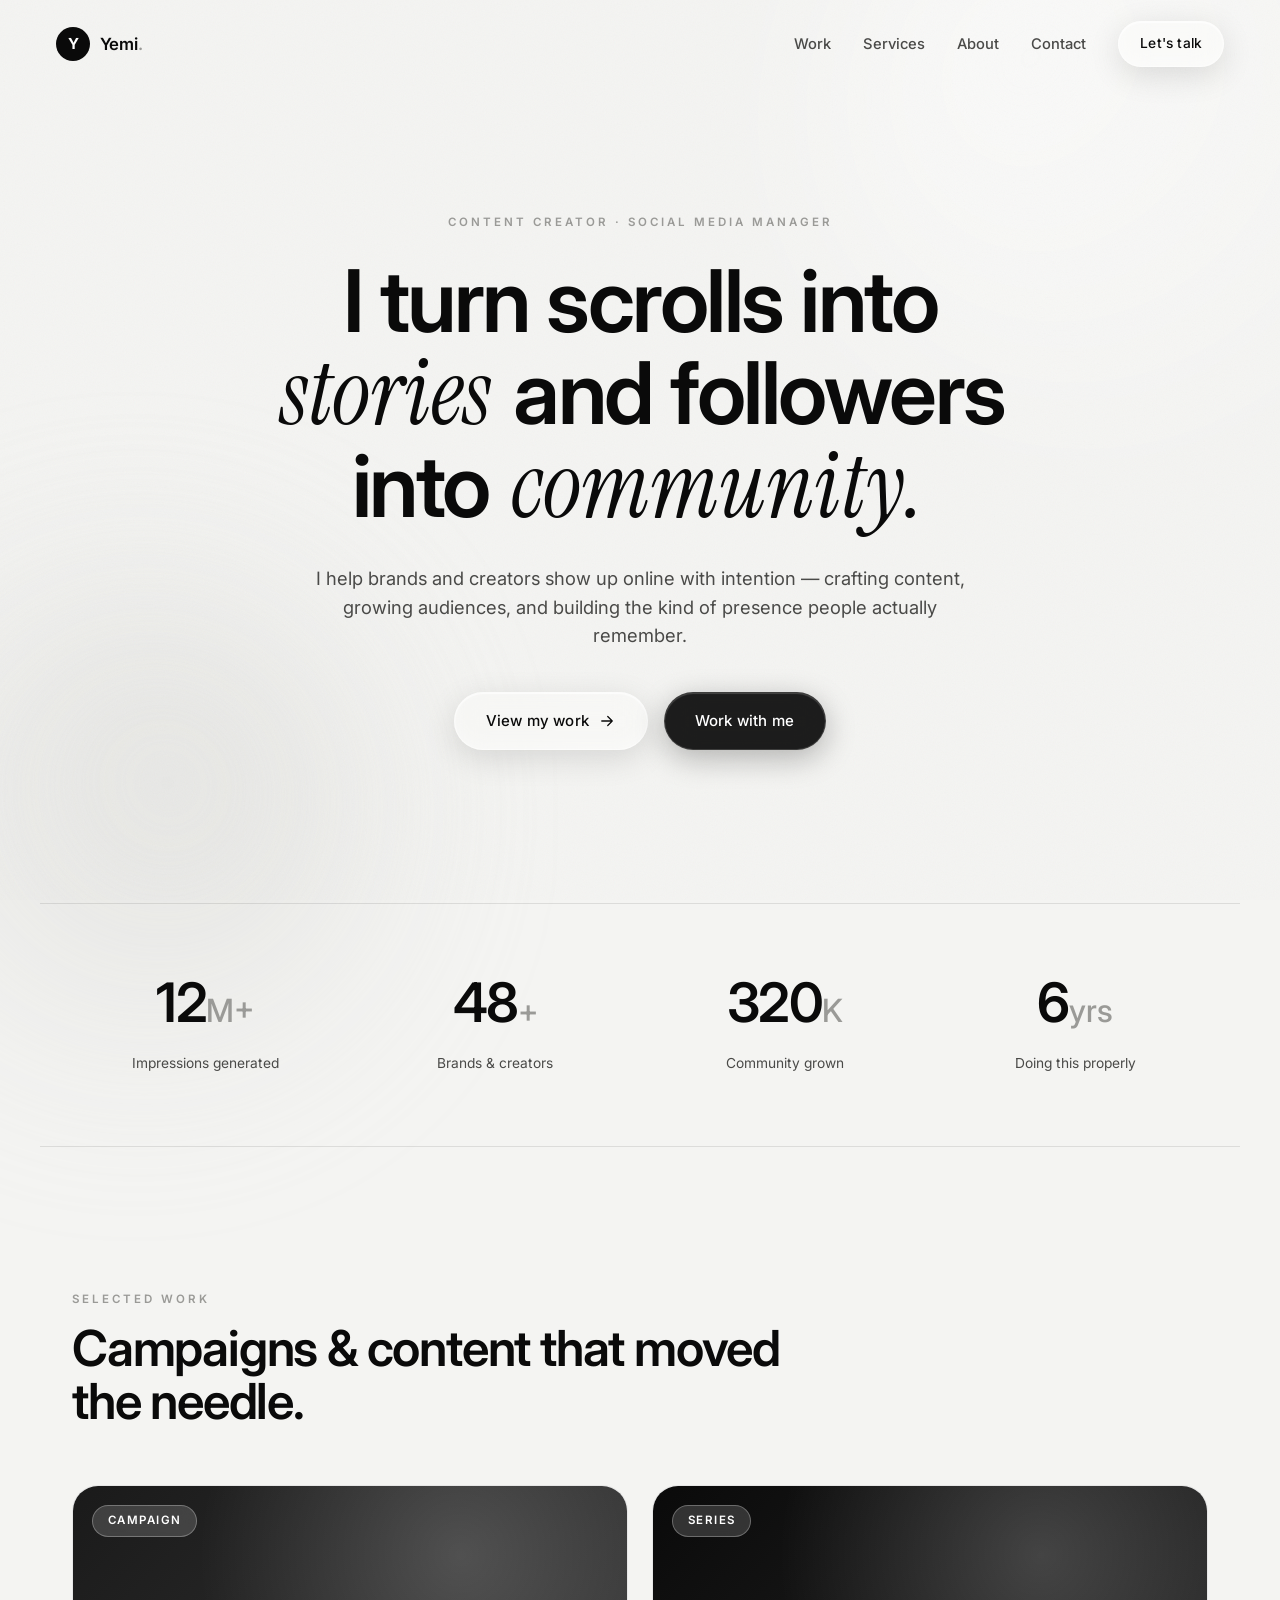
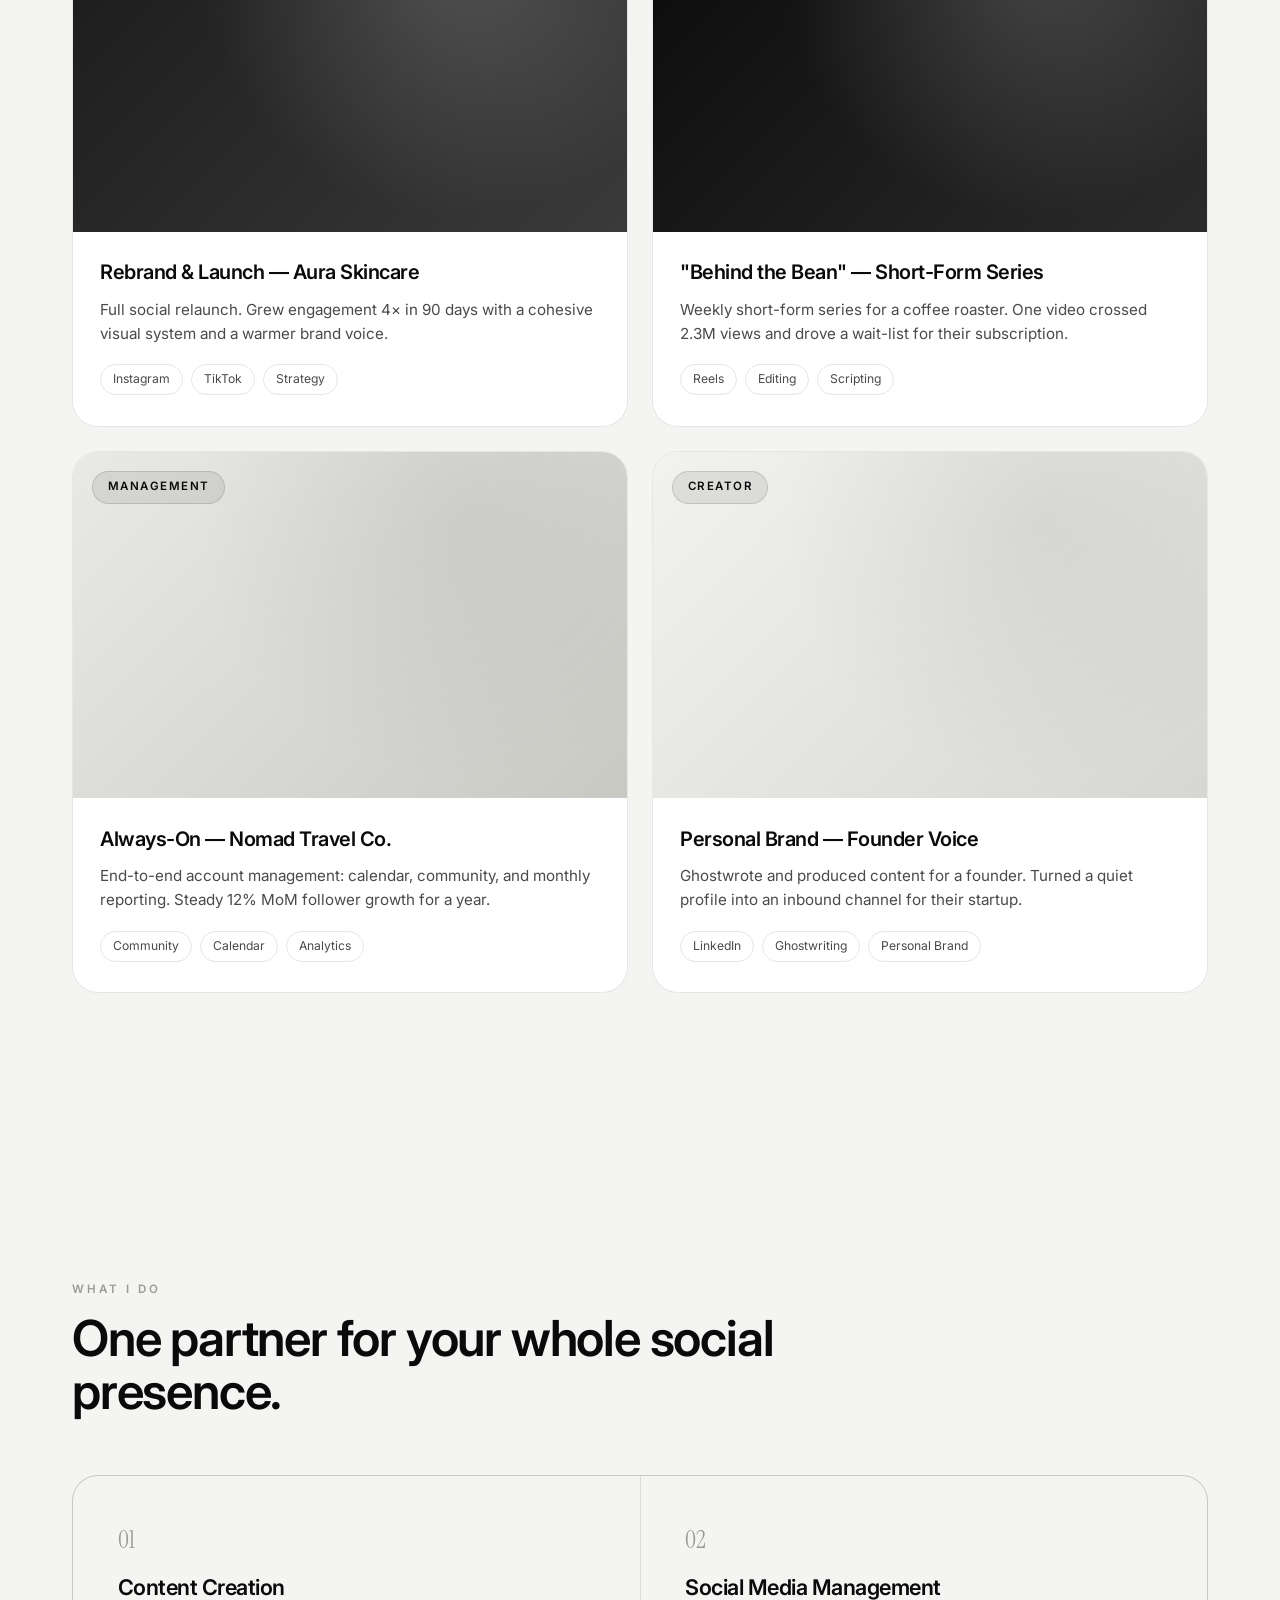
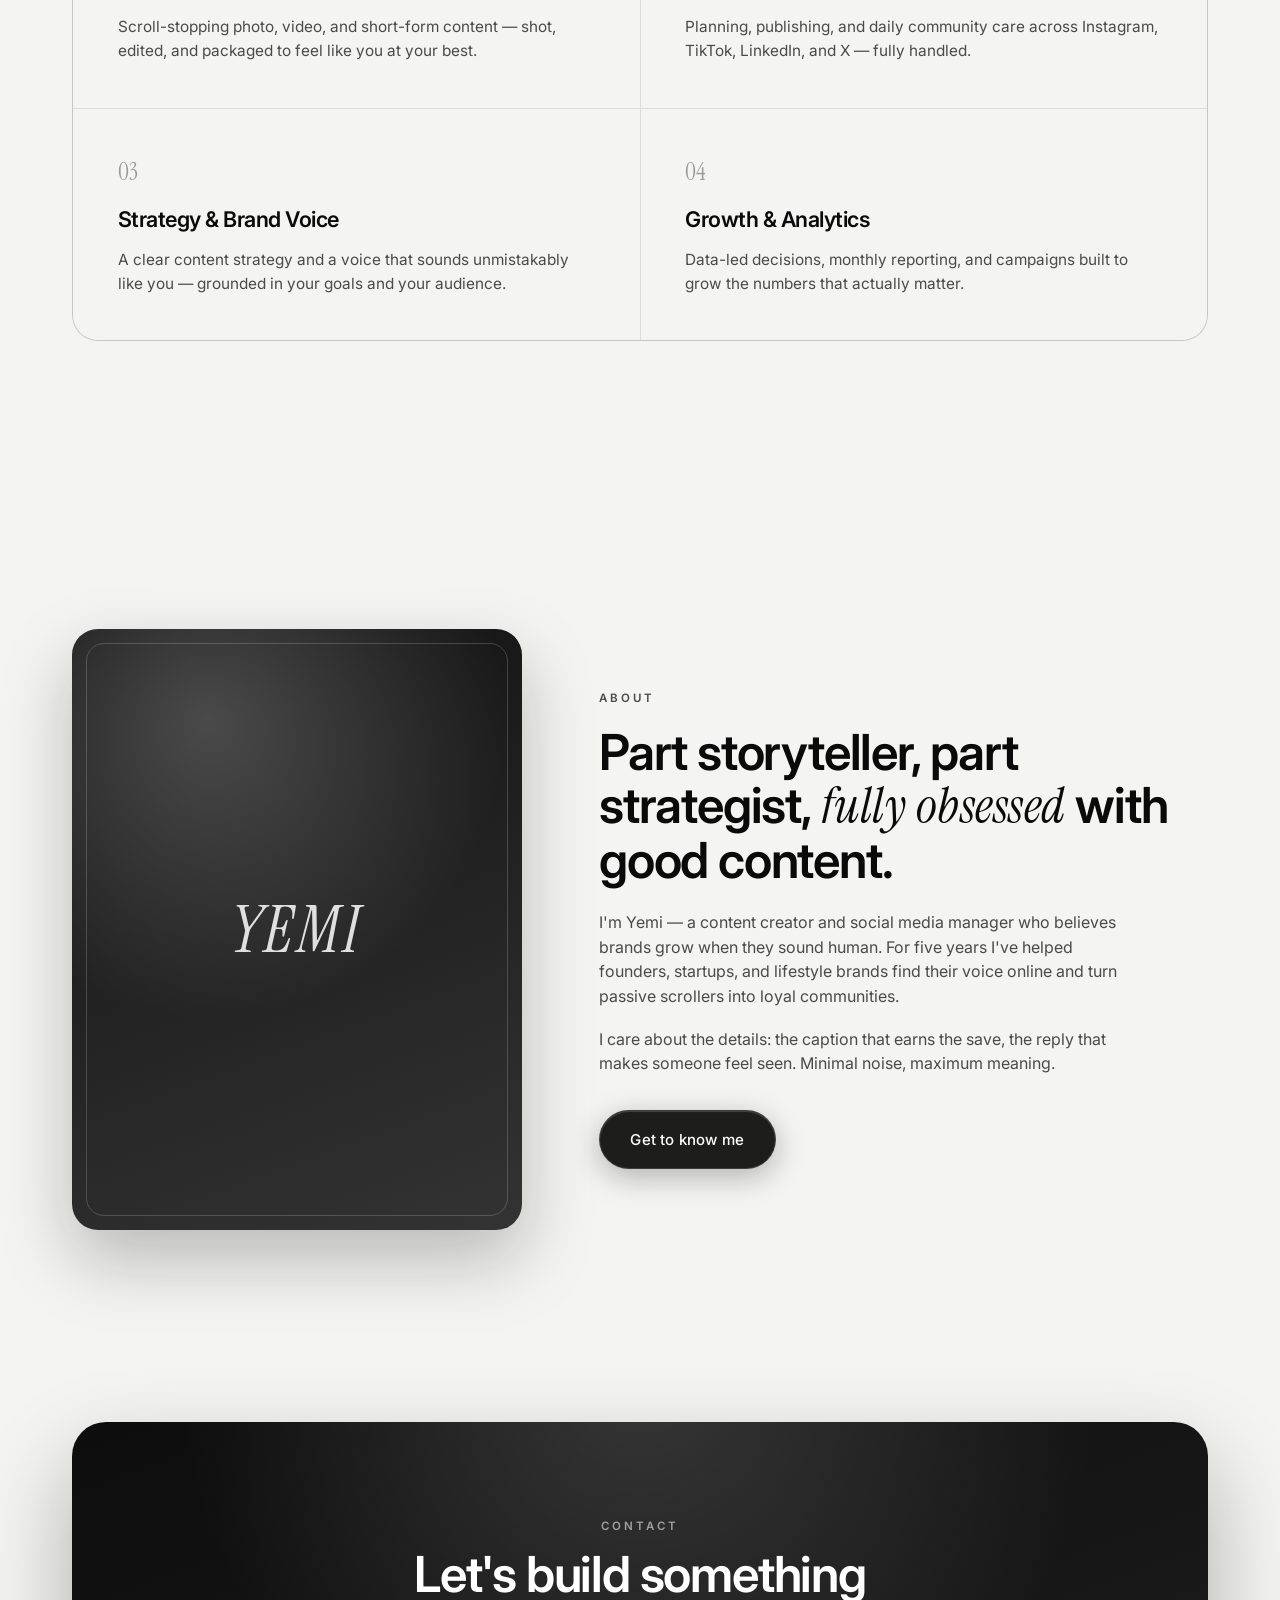
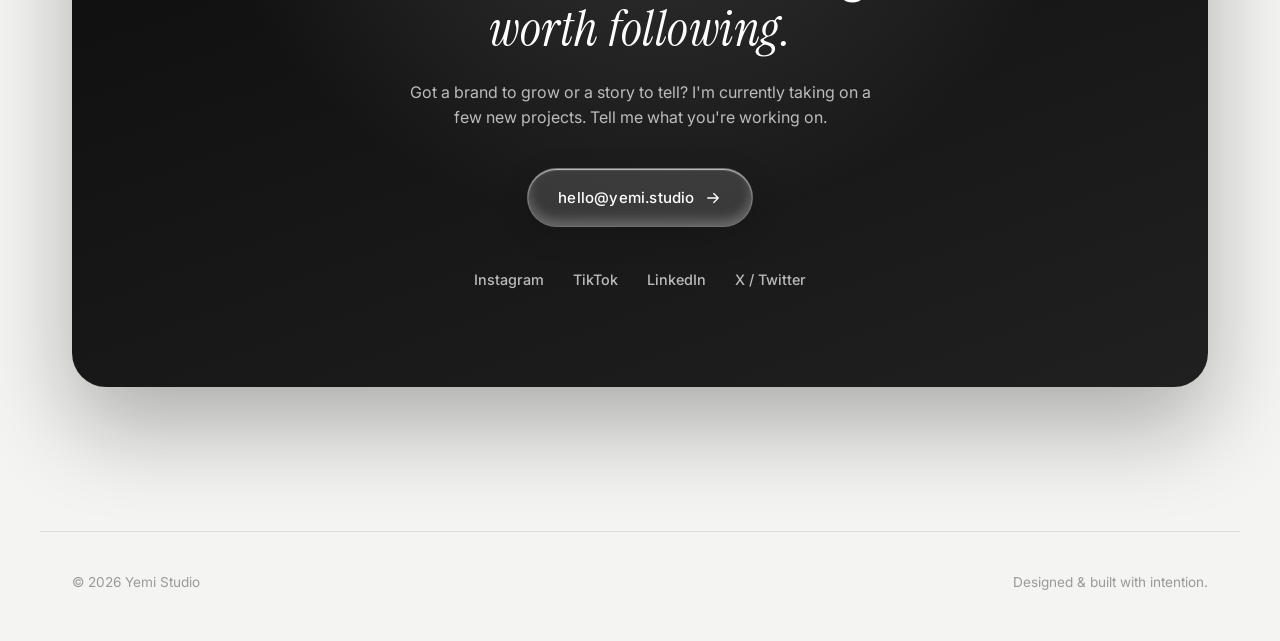
==== index.html @ 3b3c1505 "https://github.com/Zzeusmyk/Yemi-s-portfolio.git" ====
<!DOCTYPE html>
<html lang="en">
<head>
  <meta charset="UTF-8" />
  <meta name="viewport" content="width=device-width, initial-scale=1.0" />
  <meta name="description" content="Yemi — Content Creator & Social Media Manager. Building brands that people remember." />
  <title>Yemi — Content Creator & Social Media Manager</title>
  <link rel="preconnect" href="https://fonts.googleapis.com" />
  <link rel="preconnect" href="https://fonts.gstatic.com" crossorigin />
  <link href="https://fonts.googleapis.com/css2?family=Inter:wght@300;400;500;600;700&family=Instrument+Serif:ital@0;1&display=swap" rel="stylesheet" />
  <link rel="stylesheet" href="styles.css" />
</head>
<body>
  <!-- ambient background -->
  <div class="grain" aria-hidden="true"></div>
  <div class="orb orb-1" aria-hidden="true"></div>
  <div class="orb orb-2" aria-hidden="true"></div>

  <!-- ───────── NAV ───────── -->
  <header class="nav" id="nav">
    <a href="#top" class="brand">
      <span class="brand-mark">Y</span>
      <span class="brand-name">Yemi<span class="dot">.</span></span>
    </a>
    <nav class="nav-links" aria-label="Primary">
      <a href="#work">Work</a>
      <a href="#services">Services</a>
      <a href="#about">About</a>
      <a href="#contact">Contact</a>
    </nav>
    <a href="#contact" class="glass-btn glass-btn--sm nav-cta">
      <span>Let's talk</span>
    </a>
    <button class="menu-toggle" id="menuToggle" aria-label="Toggle menu" aria-expanded="false">
      <span></span><span></span>
    </button>
  </header>

  <!-- ───────── HERO ───────── -->
  <main id="top">
    <section class="hero" id="hero">
      <p class="eyebrow reveal">Content Creator · Social Media Manager</p>
      <h1 class="hero-title reveal">
        I turn scrolls into
        <span class="serif">stories</span>
        and followers into
        <span class="serif">community.</span>
      </h1>
      <p class="hero-sub reveal">
        I help brands and creators show up online with intention — crafting content,
        growing audiences, and building the kind of presence people actually remember.
      </p>
      <div class="hero-cta reveal">
        <a href="#work" class="glass-btn">
          <span>View my work</span>
          <svg viewBox="0 0 24 24" fill="none"><path d="M5 12h14M13 6l6 6-6 6" stroke="currentColor" stroke-width="1.7" stroke-linecap="round" stroke-linejoin="round"/></svg>
        </a>
        <a href="#contact" class="glass-btn glass-btn--ghost">
          <span>Work with me</span>
        </a>
      </div>

      <div class="marquee reveal" aria-hidden="true">
        <div class="marquee-track">
          <span>Content Strategy</span><span>•</span>
          <span>Instagram</span><span>•</span>
          <span>TikTok</span><span>•</span>
          <span>Brand Voice</span><span>•</span>
          <span>Community</span><span>•</span>
          <span>Campaigns</span><span>•</span>
          <span>Analytics</span><span>•</span>
          <span>Content Strategy</span><span>•</span>
          <span>Instagram</span><span>•</span>
          <span>TikTok</span><span>•</span>
          <span>Brand Voice</span><span>•</span>
          <span>Community</span><span>•</span>
          <span>Campaigns</span><span>•</span>
          <span>Analytics</span><span>•</span>
        </div>
      </div>
    </section>

    <!-- ───────── STATS ───────── -->
    <section class="stats">
      <div class="stat reveal">
        <span class="stat-num" data-target="12">0</span><span class="stat-plus">M+</span>
        <span class="stat-label">Impressions generated</span>
      </div>
      <div class="stat reveal">
        <span class="stat-num" data-target="48">0</span><span class="stat-plus">+</span>
        <span class="stat-label">Brands & creators</span>
      </div>
      <div class="stat reveal">
        <span class="stat-num" data-target="320">0</span><span class="stat-plus">K</span>
        <span class="stat-label">Community grown</span>
      </div>
      <div class="stat reveal">
        <span class="stat-num" data-target="6">0</span><span class="stat-plus">yrs</span>
        <span class="stat-label">Doing this properly</span>
      </div>
    </section>

    <!-- ───────── WORK ───────── -->
    <section class="section" id="work">
      <div class="section-head reveal">
        <p class="eyebrow">Selected Work</p>
        <h2>Campaigns & content that moved the needle.</h2>
      </div>

      <div class="work-grid">
        <article class="work-card reveal" style="--i:0">
          <div class="work-media work-media--1"><span class="work-tag">Campaign</span></div>
          <div class="work-body">
            <h3>Rebrand & Launch — Aura Skincare</h3>
            <p>Full social relaunch. Grew engagement 4× in 90 days with a cohesive visual system and a warmer brand voice.</p>
            <div class="work-meta"><span>Instagram</span><span>TikTok</span><span>Strategy</span></div>
          </div>
        </article>

        <article class="work-card reveal" style="--i:1">
          <div class="work-media work-media--2"><span class="work-tag">Series</span></div>
          <div class="work-body">
            <h3>"Behind the Bean" — Short-Form Series</h3>
            <p>Weekly short-form series for a coffee roaster. One video crossed 2.3M views and drove a wait-list for their subscription.</p>
            <div class="work-meta"><span>Reels</span><span>Editing</span><span>Scripting</span></div>
          </div>
        </article>

        <article class="work-card reveal" style="--i:2">
          <div class="work-media work-media--3"><span class="work-tag">Management</span></div>
          <div class="work-body">
            <h3>Always-On — Nomad Travel Co.</h3>
            <p>End-to-end account management: calendar, community, and monthly reporting. Steady 12% MoM follower growth for a year.</p>
            <div class="work-meta"><span>Community</span><span>Calendar</span><span>Analytics</span></div>
          </div>
        </article>

        <article class="work-card reveal" style="--i:3">
          <div class="work-media work-media--4"><span class="work-tag">Creator</span></div>
          <div class="work-body">
            <h3>Personal Brand — Founder Voice</h3>
            <p>Ghostwrote and produced content for a founder. Turned a quiet profile into an inbound channel for their startup.</p>
            <div class="work-meta"><span>LinkedIn</span><span>Ghostwriting</span><span>Personal Brand</span></div>
          </div>
        </article>
      </div>
    </section>

    <!-- ───────── SERVICES ───────── -->
    <section class="section" id="services">
      <div class="section-head reveal">
        <p class="eyebrow">What I do</p>
        <h2>One partner for your whole social presence.</h2>
      </div>

      <div class="services">
        <div class="service reveal">
          <span class="service-no">01</span>
          <h3>Content Creation</h3>
          <p>Scroll-stopping photo, video, and short-form content — shot, edited, and packaged to feel like you at your best.</p>
        </div>
        <div class="service reveal">
          <span class="service-no">02</span>
          <h3>Social Media Management</h3>
          <p>Planning, publishing, and daily community care across Instagram, TikTok, LinkedIn, and X — fully handled.</p>
        </div>
        <div class="service reveal">
          <span class="service-no">03</span>
          <h3>Strategy & Brand Voice</h3>
          <p>A clear content strategy and a voice that sounds unmistakably like you — grounded in your goals and your audience.</p>
        </div>
        <div class="service reveal">
          <span class="service-no">04</span>
          <h3>Growth & Analytics</h3>
          <p>Data-led decisions, monthly reporting, and campaigns built to grow the numbers that actually matter.</p>
        </div>
      </div>
    </section>

    <!-- ───────── ABOUT ───────── -->
    <section class="section about" id="about">
      <div class="about-portrait reveal" aria-hidden="true">
        <div class="portrait-inner"><span>YEMI</span></div>
      </div>
      <div class="about-copy reveal">
        <p class="eyebrow">About</p>
        <h2>Part storyteller, part strategist, <span class="serif">fully obsessed</span> with good content.</h2>
        <p>
          I'm Yemi — a content creator and social media manager who believes brands grow
          when they sound human. For five years I've helped founders, startups, and
          lifestyle brands find their voice online and turn passive scrollers into loyal
          communities.
        </p>
        <p>
          I care about the details: the caption that earns
          the save, the reply that makes someone feel seen. Minimal noise, maximum meaning.
        </p>
        <a href="#contact" class="glass-btn glass-btn--ghost">
          <span>Get to know me</span>
        </a>
      </div>
    </section>

    <!-- ───────── CONTACT ───────── -->
    <section class="section contact" id="contact">
      <div class="contact-card reveal">
        <p class="eyebrow">Contact</p>
        <h2>Let's build something<br /><span class="serif">worth following.</span></h2>
        <p class="contact-sub">
          Got a brand to grow or a story to tell? I'm currently taking on a few new
          projects. Tell me what you're working on.
        </p>
        <div class="contact-cta">
          <a href="mailto:hello@yemi.studio" class="glass-btn">
            <span>hello@yemi.studio</span>
            <svg viewBox="0 0 24 24" fill="none"><path d="M5 12h14M13 6l6 6-6 6" stroke="currentColor" stroke-width="1.7" stroke-linecap="round" stroke-linejoin="round"/></svg>
          </a>
        </div>
        <div class="socials">
          <a href="#" aria-label="Instagram">Instagram</a>
          <a href="#" aria-label="TikTok">TikTok</a>
          <a href="#" aria-label="LinkedIn">LinkedIn</a>
          <a href="#" aria-label="X">X / Twitter</a>
        </div>
      </div>
    </section>
  </main>

  <footer class="footer">
    <span>© <span id="year"></span> Yemi Studio</span>
    <span>Designed & built with intention.</span>
  </footer>

  <script src="script.js"></script>
</body>
</html>
---- styles.css ----
/* ============================================================
   Yemi — Portfolio
   Minimal · Monochrome · Liquid Glass
   ============================================================ */

:root {
  --bg: #f4f4f2;
  --bg-2: #ececea;
  --ink: #0a0a0a;
  --ink-soft: #4a4a48;
  --ink-faint: #9a9a97;
  --line: rgba(10, 10, 10, 0.10);
  --white: #ffffff;

  --glass-bg: rgba(255, 255, 255, 0.35);
  --glass-brd: rgba(255, 255, 255, 0.55);
  --glass-shadow: 0 8px 32px rgba(10, 10, 10, 0.12);

  --r: 100px;
  --ease: cubic-bezier(0.22, 1, 0.36, 1);
  --max: 1200px;
}

* { margin: 0; padding: 0; box-sizing: border-box; }

html { scroll-behavior: smooth; }

body {
  font-family: "Inter", system-ui, sans-serif;
  background: var(--bg);
  color: var(--ink);
  line-height: 1.55;
  -webkit-font-smoothing: antialiased;
  overflow-x: hidden;
  position: relative;
}

.serif {
  font-family: "Instrument Serif", Georgia, serif;
  font-style: italic;
  font-weight: 400;
  letter-spacing: 0.5px;
}

/* ───────── Ambient background ───────── */
.orb {
  position: fixed;
  border-radius: 50%;
  filter: blur(90px);
  z-index: 0;
  pointer-events: none;
  opacity: 0.6;
}
.orb-1 {
  width: 46vw; height: 46vw;
  top: -12vw; right: -10vw;
  background: radial-gradient(circle at 30% 30%, #ffffff, rgba(255,255,255,0));
}
.orb-2 {
  width: 40vw; height: 40vw;
  bottom: -14vw; left: -10vw;
  background: radial-gradient(circle at 60% 40%, #d9d9d6, rgba(217,217,214,0));
}
.grain {
  position: fixed; inset: 0; z-index: 1; pointer-events: none;
  opacity: 0.04; mix-blend-mode: multiply;
  background-image: url("data:image/svg+xml,%3Csvg xmlns='http://www.w3.org/2000/svg' width='120' height='120'%3E%3Cfilter id='n'%3E%3CfeTurbulence type='fractalNoise' baseFrequency='0.9' numOctaves='3'/%3E%3C/filter%3E%3Crect width='100%25' height='100%25' filter='url(%23n)'/%3E%3C/svg%3E");
}

/* ───────── Liquid glass button ───────── */
.glass-btn {
  position: relative;
  display: inline-flex;
  align-items: center;
  gap: 0.6em;
  padding: 1.05rem 1.9rem;
  border-radius: var(--r);
  font-size: 0.94rem;
  font-weight: 500;
  letter-spacing: 0.2px;
  color: var(--ink);
  text-decoration: none;
  cursor: pointer;
  border: 1px solid var(--glass-brd);
  background: var(--glass-bg);
  backdrop-filter: blur(14px) saturate(160%);
  -webkit-backdrop-filter: blur(14px) saturate(160%);
  box-shadow: var(--glass-shadow),
              inset 0 1px 1px rgba(255,255,255,0.7),
              inset 0 -6px 12px rgba(255,255,255,0.25);
  overflow: hidden;
  transition: transform 0.5s var(--ease), box-shadow 0.5s var(--ease), color 0.4s var(--ease);
  -webkit-tap-highlight-color: transparent;
}
/* moving specular sheen */
.glass-btn::before {
  content: "";
  position: absolute; inset: 0;
  background: linear-gradient(115deg, transparent 20%, rgba(255,255,255,0.75) 48%, transparent 62%);
  transform: translateX(-120%);
  transition: transform 0.9s var(--ease);
}
.glass-btn svg { width: 18px; height: 18px; transition: transform 0.5s var(--ease); }
.glass-btn:hover {
  transform: translateY(-3px);
  box-shadow: 0 16px 40px rgba(10,10,10,0.20),
              inset 0 1px 1px rgba(255,255,255,0.85),
              inset 0 -6px 14px rgba(255,255,255,0.35);
}
.glass-btn:hover::before { transform: translateX(120%); }
.glass-btn:hover svg { transform: translateX(4px); }
.glass-btn:active { transform: translateY(-1px) scale(0.99); }

/* solid dark variant */
.glass-btn--ghost {
  background: rgba(10,10,10,0.92);
  color: var(--white);
  border-color: rgba(255,255,255,0.14);
  box-shadow: 0 8px 30px rgba(10,10,10,0.28),
              inset 0 1px 1px rgba(255,255,255,0.18);
}
.glass-btn--ghost::before {
  background: linear-gradient(115deg, transparent 20%, rgba(255,255,255,0.28) 48%, transparent 62%);
}
.glass-btn--ghost:hover {
  box-shadow: 0 16px 44px rgba(10,10,10,0.36),
              inset 0 1px 1px rgba(255,255,255,0.28);
}
.glass-btn--sm { padding: 0.72rem 1.3rem; font-size: 0.86rem; }

/* ───────── Nav ───────── */
.nav {
  position: fixed;
  top: 0; left: 0; right: 0;
  z-index: 100;
  display: flex;
  align-items: center;
  gap: 2rem;
  padding: 1.3rem clamp(1.2rem, 5vw, 3.5rem);
  transition: padding 0.4s var(--ease), background 0.4s var(--ease), box-shadow 0.4s var(--ease);
}
.nav.scrolled {
  padding-top: 0.8rem; padding-bottom: 0.8rem;
  background: rgba(244,244,242,0.7);
  backdrop-filter: blur(18px) saturate(150%);
  -webkit-backdrop-filter: blur(18px) saturate(150%);
  box-shadow: 0 1px 0 var(--line);
}
.brand {
  display: flex; align-items: center; gap: 0.6rem;
  text-decoration: none; color: var(--ink);
  font-weight: 600; letter-spacing: -0.2px;
}
.brand-mark {
  display: grid; place-items: center;
  width: 34px; height: 34px; border-radius: 50%;
  background: var(--ink); color: var(--white);
  font-weight: 700; font-size: 0.95rem;
}
.brand-name { font-size: 1.05rem; }
.brand-name .dot { color: var(--ink-faint); }
.nav-links {
  margin-left: auto;
  display: flex; gap: 2rem;
}
.nav-links a {
  color: var(--ink-soft); text-decoration: none;
  font-size: 0.92rem; font-weight: 500; position: relative;
  transition: color 0.3s var(--ease);
}
.nav-links a::after {
  content: ""; position: absolute; left: 0; bottom: -4px;
  width: 0; height: 1px; background: var(--ink);
  transition: width 0.35s var(--ease);
}
.nav-links a:hover { color: var(--ink); }
.nav-links a:hover::after { width: 100%; }
.nav-cta { flex-shrink: 0; }
.menu-toggle {
  display: none; flex-direction: column; gap: 5px;
  background: none; border: none; cursor: pointer; padding: 8px;
  margin-left: auto;
}
.menu-toggle span {
  width: 24px; height: 2px; background: var(--ink);
  transition: transform 0.35s var(--ease), opacity 0.3s var(--ease);
}
.menu-toggle[aria-expanded="true"] span:nth-child(1) { transform: translateY(7px) rotate(45deg); }
.menu-toggle[aria-expanded="true"] span:nth-child(2) { transform: translateY(-0px) rotate(-45deg); }

/* ───────── Layout helpers ───────── */
main { position: relative; z-index: 2; }
.section {
  max-width: var(--max);
  margin: 0 auto;
  padding: clamp(5rem, 12vw, 9rem) clamp(1.2rem, 5vw, 2rem);
}
.eyebrow {
  text-transform: uppercase;
  letter-spacing: 3px;
  font-size: 0.72rem;
  font-weight: 600;
  color: var(--ink-faint);
}
.section-head { max-width: 720px; margin-bottom: 3.5rem; }
.section-head h2, .about-copy h2, .contact-card h2 {
  font-size: clamp(1.9rem, 4.5vw, 3.1rem);
  font-weight: 600;
  letter-spacing: -1.2px;
  line-height: 1.08;
  margin-top: 0.8rem;
}

/* ───────── Hero ───────── */
.hero {
  max-width: var(--max);
  margin: 0 auto;
  padding: clamp(9rem, 20vw, 13rem) clamp(1.2rem, 5vw, 2rem) 3rem;
  text-align: center;
}
.hero .eyebrow { display: inline-block; margin-bottom: 1.6rem; }
.hero-title {
  font-size: clamp(2.4rem, 7vw, 5.4rem);
  font-weight: 600;
  letter-spacing: -2.5px;
  line-height: 1.02;
  max-width: 15ch;
  margin: 0 auto;
}
.hero-title .serif {
  font-size: 1.06em;
  letter-spacing: 0;
  padding: 0 0.05em;
}
.hero-sub {
  max-width: 56ch;
  margin: 2rem auto 0;
  color: var(--ink-soft);
  font-size: clamp(1rem, 2vw, 1.15rem);
  font-weight: 400;
}
.hero-cta {
  display: flex; gap: 1rem; justify-content: center;
  margin-top: 2.6rem; flex-wrap: wrap;
}

/* marquee */
.marquee {
  margin-top: 5rem;
  overflow: hidden;
  -webkit-mask-image: linear-gradient(90deg, transparent, #000 12%, #000 88%, transparent);
  mask-image: linear-gradient(90deg, transparent, #000 12%, #000 88%, transparent);
}
.marquee-track {
  display: inline-flex; gap: 2.2rem; align-items: center;
  white-space: nowrap;
  animation: scroll 32s linear infinite;
  font-size: 0.95rem; font-weight: 500;
  color: var(--ink-soft);
  text-transform: uppercase; letter-spacing: 2px;
}
.marquee-track span:nth-child(even) { color: var(--ink-faint); }
@keyframes scroll { to { transform: translateX(-50%); } }

/* ───────── Stats ───────── */
.stats {
  position: relative; z-index: 2;
  max-width: var(--max);
  margin: 0 auto;
  padding: 2rem clamp(1.2rem, 5vw, 2rem) 3rem;
  display: grid;
  grid-template-columns: repeat(4, 1fr);
  gap: 1.5rem;
  border-top: 1px solid var(--line);
  border-bottom: 1px solid var(--line);
}
.stat { text-align: center; padding: 1.5rem 0.5rem; }
.stat-num {
  font-size: clamp(2.2rem, 5vw, 3.4rem);
  font-weight: 600; letter-spacing: -1.5px;
}
.stat-plus {
  font-size: clamp(1.4rem, 3vw, 2rem);
  font-weight: 500; color: var(--ink-faint);
}
.stat-label {
  display: block; margin-top: 0.5rem;
  color: var(--ink-soft); font-size: 0.86rem;
}

/* ───────── Work ───────── */
.work-grid {
  display: grid;
  grid-template-columns: repeat(2, 1fr);
  gap: 1.5rem;
}
.work-card {
  border-radius: 26px;
  overflow: hidden;
  background: var(--white);
  border: 1px solid var(--line);
  transition: transform 0.55s var(--ease), box-shadow 0.55s var(--ease);
}
.work-card:hover {
  transform: translateY(-6px);
  box-shadow: 0 30px 60px rgba(10,10,10,0.13);
}
.work-media {
  position: relative;
  aspect-ratio: 16 / 10;
  display: flex; align-items: flex-start;
  padding: 1.2rem;
  background: #111;
}
.work-media--1 { background: linear-gradient(135deg,#1a1a1a,#3a3a3a); }
.work-media--2 { background: linear-gradient(135deg,#0a0a0a,#2b2b2b); }
.work-media--3 { background: linear-gradient(135deg,#e9e9e6,#c9c9c4); }
.work-media--4 { background: linear-gradient(135deg,#f2f2f0,#d6d6d2); }
.work-media::after {
  content: ""; position: absolute; inset: 0;
  background: radial-gradient(circle at 70% 20%, rgba(255,255,255,0.18), transparent 55%);
}
.work-media--3::after, .work-media--4::after {
  background: radial-gradient(circle at 70% 20%, rgba(0,0,0,0.06), transparent 55%);
}
.work-tag {
  position: relative; z-index: 1;
  font-size: 0.72rem; text-transform: uppercase; letter-spacing: 1.5px;
  font-weight: 600;
  padding: 0.4rem 0.9rem; border-radius: var(--r);
  background: rgba(255,255,255,0.16);
  border: 1px solid rgba(255,255,255,0.28);
  color: #fff;
  backdrop-filter: blur(8px);
}
.work-media--3 .work-tag, .work-media--4 .work-tag {
  background: rgba(10,10,10,0.08);
  border-color: rgba(10,10,10,0.12);
  color: var(--ink);
}
.work-body { padding: 1.6rem 1.7rem 1.9rem; }
.work-body h3 {
  font-size: 1.25rem; font-weight: 600; letter-spacing: -0.5px;
  margin-bottom: 0.6rem;
}
.work-body p { color: var(--ink-soft); font-size: 0.95rem; }
.work-meta { display: flex; flex-wrap: wrap; gap: 0.5rem; margin-top: 1.2rem; }
.work-meta span {
  font-size: 0.76rem; color: var(--ink-soft);
  padding: 0.32rem 0.75rem; border-radius: var(--r);
  border: 1px solid var(--line);
}

/* ───────── Services ───────── */
.services {
  display: grid;
  grid-template-columns: repeat(2, 1fr);
  gap: 1px;
  background: var(--line);
  border: 1px solid var(--line);
  border-radius: 26px;
  overflow: hidden;
}
.service {
  background: var(--bg);
  padding: clamp(1.8rem, 4vw, 2.8rem);
  transition: background 0.4s var(--ease);
}
.service:hover { background: var(--white); }
.service-no {
  font-family: "Instrument Serif", serif;
  font-size: 1.5rem; color: var(--ink-faint);
}
.service h3 {
  font-size: 1.35rem; font-weight: 600; letter-spacing: -0.5px;
  margin: 0.8rem 0 0.7rem;
}
.service p { color: var(--ink-soft); font-size: 0.96rem; }

/* ───────── About ───────── */
.about {
  display: grid;
  grid-template-columns: 0.85fr 1.15fr;
  gap: clamp(2rem, 6vw, 5rem);
  align-items: center;
}
.about-portrait {
  aspect-ratio: 3 / 4;
  border-radius: 26px;
  background: linear-gradient(160deg, #111, #333);
  display: grid; place-items: center;
  position: relative; overflow: hidden;
  box-shadow: 0 30px 70px rgba(10,10,10,0.25);
}
.portrait-inner {
  position: absolute; inset: 14px;
  border: 1px solid rgba(255,255,255,0.18);
  border-radius: 18px;
  display: grid; place-items: center;
}
.portrait-inner span {
  font-family: "Instrument Serif", serif;
  font-style: italic;
  font-size: clamp(2.5rem, 6vw, 4rem);
  color: rgba(255,255,255,0.85);
  letter-spacing: 4px;
}
.about-portrait::after {
  content: ""; position: absolute; inset: 0;
  background: radial-gradient(circle at 30% 15%, rgba(255,255,255,0.22), transparent 50%);
}
.about-copy h2 { margin-bottom: 1.4rem; }
.about-copy p { color: var(--ink-soft); margin-bottom: 1.1rem; max-width: 52ch; }
.about-copy .glass-btn { margin-top: 1rem; }

/* ───────── Contact ───────── */
.contact { padding-top: 3rem; }
.contact-card {
  position: relative;
  text-align: center;
  padding: clamp(3rem, 8vw, 6rem) clamp(1.5rem, 6vw, 4rem);
  border-radius: 34px;
  overflow: hidden;
  background: linear-gradient(160deg, #0d0d0d, #202020);
  color: var(--white);
  box-shadow: 0 40px 90px rgba(10,10,10,0.3);
}
.contact-card::before {
  content: ""; position: absolute; inset: 0;
  background: radial-gradient(circle at 50% -10%, rgba(255,255,255,0.16), transparent 55%);
}
.contact-card > * { position: relative; z-index: 1; }
.contact-card .eyebrow { color: rgba(255,255,255,0.55); }
.contact-card h2 { color: var(--white); margin: 0.8rem 0 0; }
.contact-sub {
  color: rgba(255,255,255,0.7);
  max-width: 48ch; margin: 1.5rem auto 0;
}
.contact-cta { margin-top: 2.4rem; display: flex; justify-content: center; }
.contact-card .glass-btn {
  background: rgba(255,255,255,0.14);
  border-color: rgba(255,255,255,0.28);
  color: #fff;
}
.contact-card .glass-btn::before {
  background: linear-gradient(115deg, transparent 20%, rgba(255,255,255,0.5) 48%, transparent 62%);
}
.socials {
  display: flex; gap: 1.8rem; justify-content: center; flex-wrap: wrap;
  margin-top: 2.6rem;
}
.socials a {
  color: rgba(255,255,255,0.7); text-decoration: none;
  font-size: 0.9rem; font-weight: 500; position: relative;
  transition: color 0.3s var(--ease);
}
.socials a:hover { color: #fff; }
.socials a::after {
  content: ""; position: absolute; left: 0; bottom: -3px; width: 0; height: 1px;
  background: #fff; transition: width 0.3s var(--ease);
}
.socials a:hover::after { width: 100%; }

/* ───────── Footer ───────── */
.footer {
  position: relative; z-index: 2;
  max-width: var(--max);
  margin: 0 auto;
  padding: 2.5rem clamp(1.2rem, 5vw, 2rem) 3rem;
  display: flex; justify-content: space-between; flex-wrap: wrap; gap: 1rem;
  border-top: 1px solid var(--line);
  color: var(--ink-faint); font-size: 0.85rem;
}

/* ───────── Reveal animation ───────── */
.reveal {
  opacity: 0;
  transform: translateY(26px);
  transition: opacity 0.9s var(--ease), transform 0.9s var(--ease);
  transition-delay: calc(var(--i, 0) * 80ms);
}
.reveal.in { opacity: 1; transform: none; }
@media (prefers-reduced-motion: reduce) {
  .reveal { opacity: 1; transform: none; transition: none; }
  .marquee-track { animation: none; }
  html { scroll-behavior: auto; }
}

/* ───────── Responsive ───────── */
@media (max-width: 860px) {
  .nav-links, .nav-cta { display: none; }
  .menu-toggle { display: flex; }
  .nav.open .nav-links {
    display: flex; flex-direction: column; gap: 1.4rem;
    position: absolute; top: 100%; left: 0; right: 0;
    padding: 1.8rem clamp(1.2rem, 5vw, 3.5rem) 2.2rem;
    background: rgba(244,244,242,0.92);
    backdrop-filter: blur(18px);
    box-shadow: 0 20px 40px rgba(10,10,10,0.12);
  }
  .nav.open .nav-links a { font-size: 1.1rem; }
  .stats { grid-template-columns: repeat(2, 1fr); }
  .work-grid { grid-template-columns: 1fr; }
  .services { grid-template-columns: 1fr; }
  .about { grid-template-columns: 1fr; }
  .about-portrait { max-width: 340px; }
}
@media (max-width: 460px) {
  .stats { grid-template-columns: 1fr 1fr; }
  .hero-cta .glass-btn { width: 100%; justify-content: center; }
}
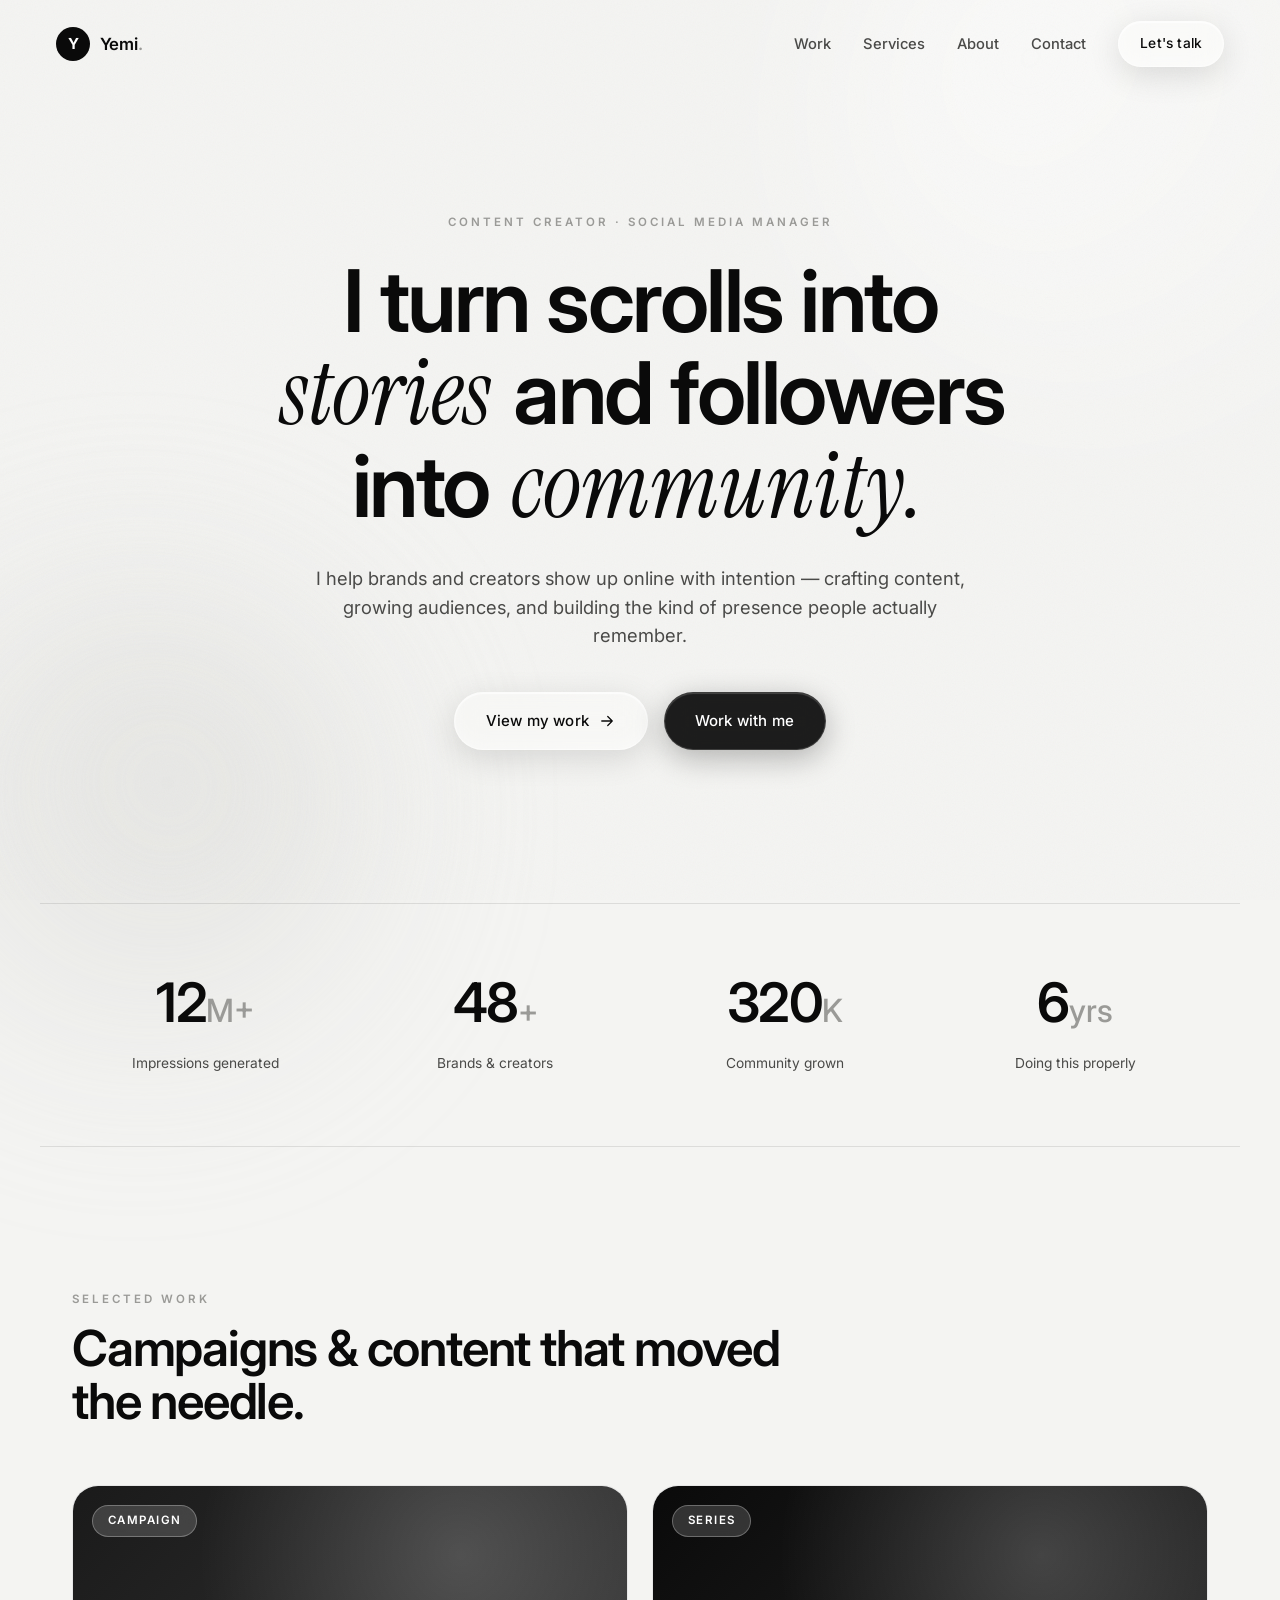
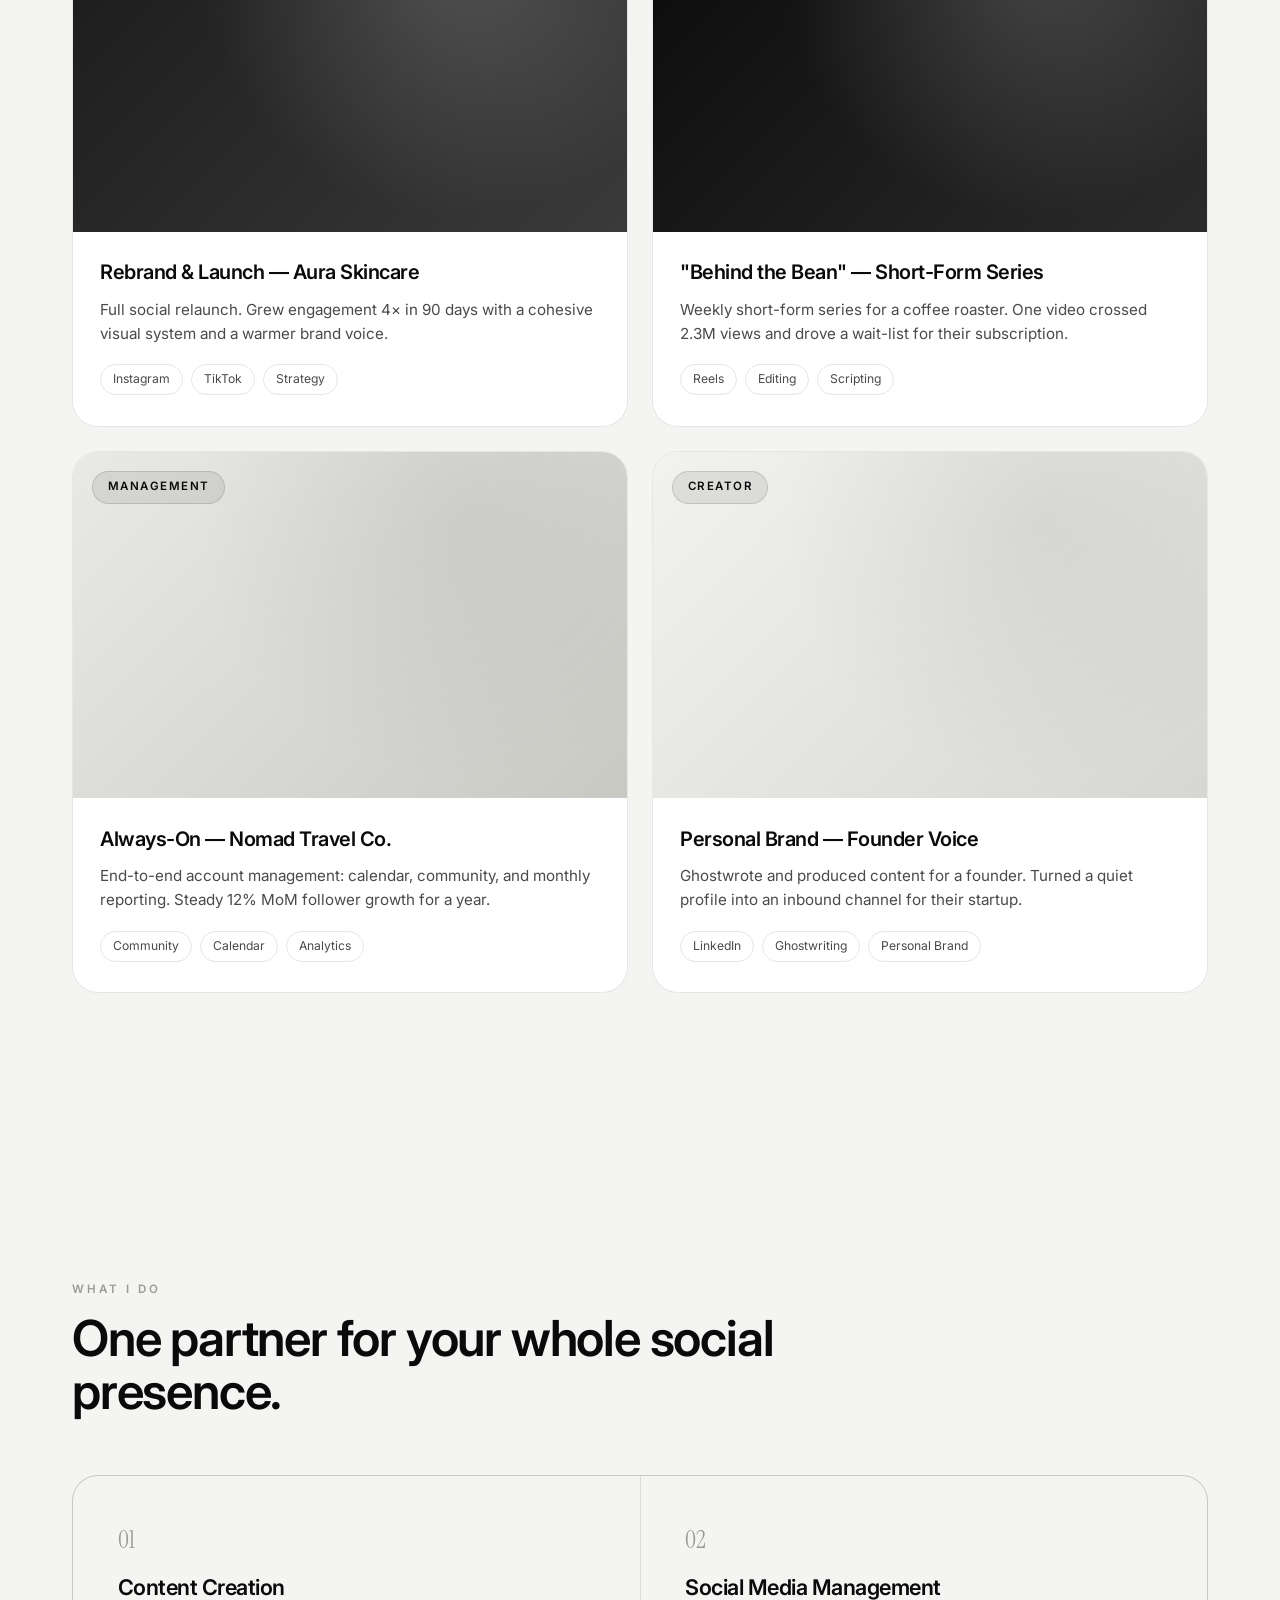
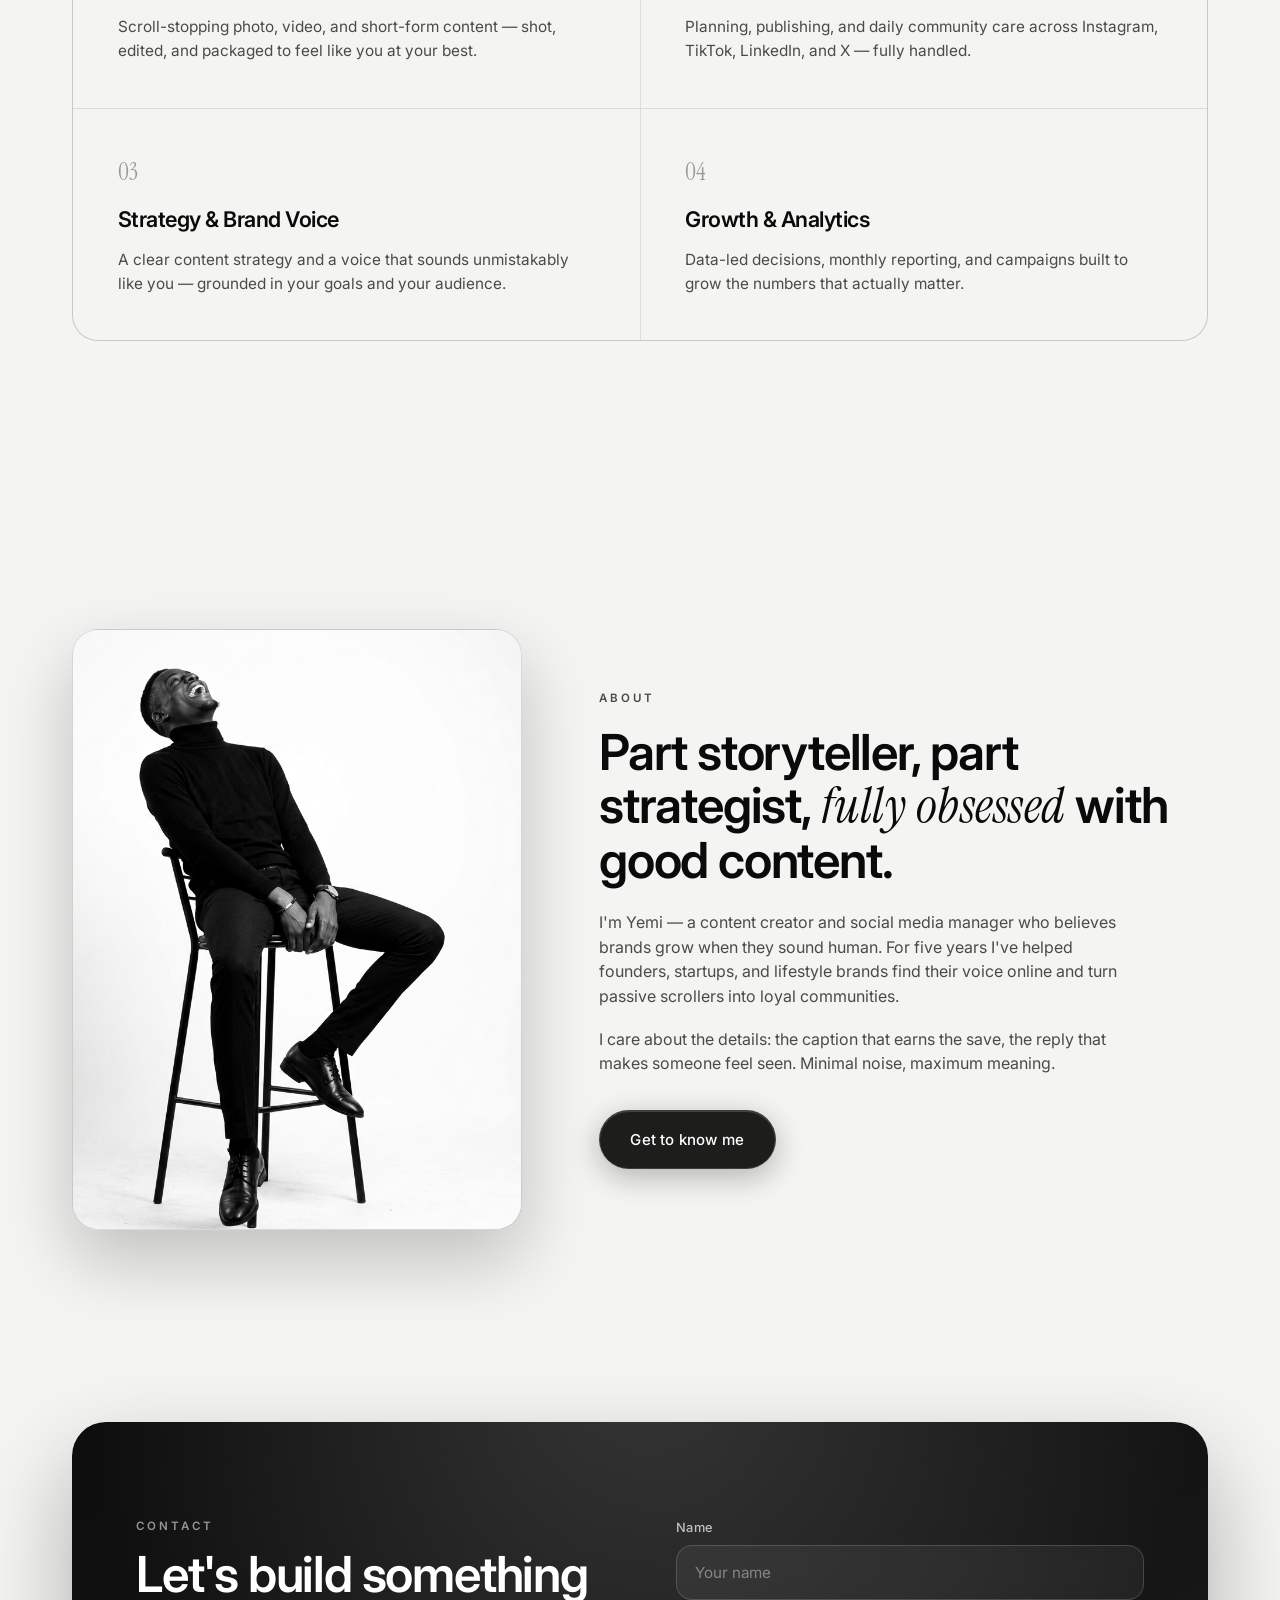
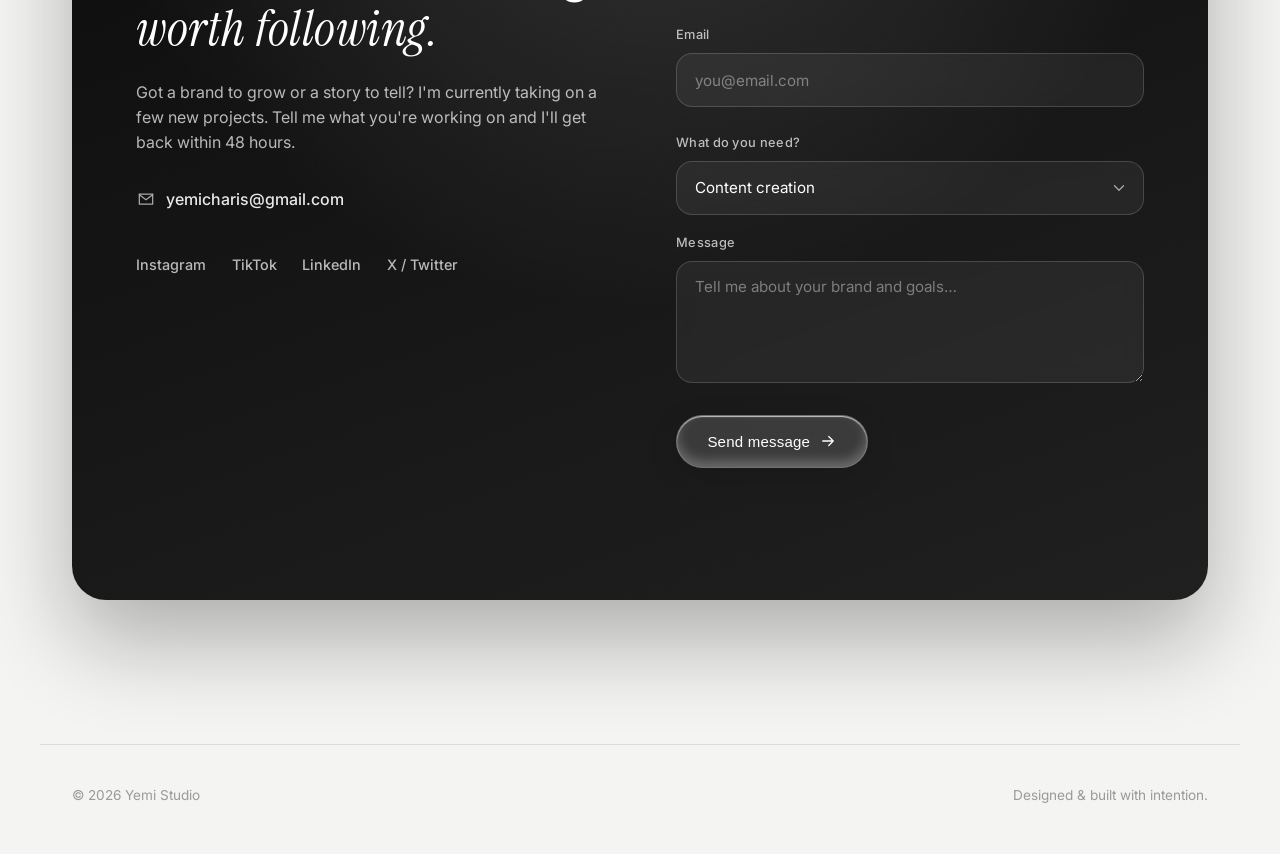
==== commit f1b65989: "push" ====
--- a/index.html
+++ b/index.html
@@ -179,8 +179,8 @@
 
     <!-- ───────── ABOUT ───────── -->
     <section class="section about" id="about">
-      <div class="about-portrait reveal" aria-hidden="true">
-        <div class="portrait-inner"><span>YEMI</span></div>
+      <div class="about-portrait reveal">
+        <img src="1782924249216.png" alt="Yemi — content creator and social media manager" loading="lazy" />
       </div>
       <div class="about-copy reveal">
         <p class="eyebrow">About</p>
@@ -204,23 +204,75 @@
     <!-- ───────── CONTACT ───────── -->
     <section class="section contact" id="contact">
       <div class="contact-card reveal">
-        <p class="eyebrow">Contact</p>
-        <h2>Let's build something<br /><span class="serif">worth following.</span></h2>
-        <p class="contact-sub">
-          Got a brand to grow or a story to tell? I'm currently taking on a few new
-          projects. Tell me what you're working on.
-        </p>
-        <div class="contact-cta">
-          <a href="mailto:hello@yemi.studio" class="glass-btn">
-            <span>hello@yemi.studio</span>
-            <svg viewBox="0 0 24 24" fill="none"><path d="M5 12h14M13 6l6 6-6 6" stroke="currentColor" stroke-width="1.7" stroke-linecap="round" stroke-linejoin="round"/></svg>
-          </a>
-        </div>
-        <div class="socials">
-          <a href="#" aria-label="Instagram">Instagram</a>
-          <a href="#" aria-label="TikTok">TikTok</a>
-          <a href="#" aria-label="LinkedIn">LinkedIn</a>
-          <a href="#" aria-label="X">X / Twitter</a>
+        <div class="contact-grid">
+          <!-- left: info -->
+          <div class="contact-info">
+            <p class="eyebrow">Contact</p>
+            <h2>Let's build something<br /><span class="serif">worth following.</span></h2>
+            <p class="contact-sub">
+              Got a brand to grow or a story to tell? I'm currently taking on a few new
+              projects. Tell me what you're working on and I'll get back within 48 hours.
+            </p>
+            <a href="mailto:yemicharis@gmail.com" class="contact-email">
+              <svg viewBox="0 0 24 24" fill="none"><path d="M4 6h16v12H4z" stroke="currentColor" stroke-width="1.5"/><path d="m4 7 8 6 8-6" stroke="currentColor" stroke-width="1.5" stroke-linecap="round"/></svg>
+              yemicharis@gmail.com
+            </a>
+            <div class="socials">
+              <a href="#" aria-label="Instagram">Instagram</a>
+              <a href="#" aria-label="TikTok">TikTok</a>
+              <a href="#" aria-label="LinkedIn">LinkedIn</a>
+              <a href="#" aria-label="X">X / Twitter</a>
+            </div>
+          </div>
+
+          <!-- right: form -->
+          <form class="contact-form" id="contactForm" novalidate>
+            <div class="field">
+              <label for="cf-name">Name</label>
+              <input type="text" id="cf-name" name="name" autocomplete="name" placeholder="Your name" required />
+              <span class="field-error" data-for="cf-name"></span>
+            </div>
+            <div class="field">
+              <label for="cf-email">Email</label>
+              <input type="email" id="cf-email" name="email" autocomplete="email" placeholder="you@email.com" required />
+              <span class="field-error" data-for="cf-email"></span>
+            </div>
+            <div class="field">
+              <label for="cf-topic">What do you need?</label>
+              <div class="select-wrap">
+                <select id="cf-topic" name="topic">
+                  <option value="Content creation">Content creation</option>
+                  <option value="Social media management">Social media management</option>
+                  <option value="Strategy & brand voice">Strategy &amp; brand voice</option>
+                  <option value="Growth & analytics">Growth &amp; analytics</option>
+                  <option value="Video Editing">Video &amp; Editing</option>
+                  <option value="Something else">Something else</option>
+                </select>
+                <svg viewBox="0 0 24 24" fill="none" class="select-caret"><path d="m6 9 6 6 6-6" stroke="currentColor" stroke-width="1.7" stroke-linecap="round" stroke-linejoin="round"/></svg>
+              </div>
+            </div>
+            <div class="field">
+              <label for="cf-message">Message</label>
+              <textarea id="cf-message" name="message" rows="4" placeholder="Tell me about your brand and goals…" required></textarea>
+              <span class="field-error" data-for="cf-message"></span>
+            </div>
+            <!-- honeypot (spam trap) -->
+            <input type="text" name="_gotcha" class="hp" tabindex="-1" autocomplete="off" aria-hidden="true" />
+
+            <button type="submit" class="glass-btn form-submit">
+              <span class="submit-label">Send message</span>
+              <svg viewBox="0 0 24 24" fill="none"><path d="M5 12h14M13 6l6 6-6 6" stroke="currentColor" stroke-width="1.7" stroke-linecap="round" stroke-linejoin="round"/></svg>
+            </button>
+            <p class="form-status" id="formStatus" role="status" aria-live="polite"></p>
+
+            <!-- success overlay -->
+            <div class="form-success" id="formSuccess" hidden>
+              <svg viewBox="0 0 24 24" fill="none"><path d="m5 13 4 4L19 7" stroke="currentColor" stroke-width="2" stroke-linecap="round" stroke-linejoin="round"/></svg>
+              <h3>Message sent</h3>
+              <p>Thanks — I've got it. You'll hear back from me within 48 hours.</p>
+              <button type="button" class="glass-btn glass-btn--sm" id="formReset"><span>Send another</span></button>
+            </div>
+          </form>
         </div>
       </div>
     </section>
--- a/styles.css
+++ b/styles.css
@@ -387,28 +387,20 @@
 .about-portrait {
   aspect-ratio: 3 / 4;
   border-radius: 26px;
-  background: linear-gradient(160deg, #111, #333);
-  display: grid; place-items: center;
+  background: linear-gradient(160deg, #f2f2f0, #dcdcd9);
   position: relative; overflow: hidden;
-  box-shadow: 0 30px 70px rgba(10,10,10,0.25);
-}
-.portrait-inner {
-  position: absolute; inset: 14px;
-  border: 1px solid rgba(255,255,255,0.18);
-  border-radius: 18px;
-  display: grid; place-items: center;
-}
-.portrait-inner span {
-  font-family: "Instrument Serif", serif;
-  font-style: italic;
-  font-size: clamp(2.5rem, 6vw, 4rem);
-  color: rgba(255,255,255,0.85);
-  letter-spacing: 4px;
-}
-.about-portrait::after {
-  content: ""; position: absolute; inset: 0;
-  background: radial-gradient(circle at 30% 15%, rgba(255,255,255,0.22), transparent 50%);
-}
+  box-shadow: 0 30px 70px rgba(10,10,10,0.22);
+  border: 1px solid var(--line);
+}
+.about-portrait img {
+  position: absolute; inset: 0;
+  width: 100%; height: 100%;
+  object-fit: cover;
+  object-position: 50% 20%;
+  filter: grayscale(100%) contrast(1.02);
+  transition: transform 0.9s var(--ease);
+}
+.about-portrait:hover img { transform: scale(1.03); }
 .about-copy h2 { margin-bottom: 1.4rem; }
 .about-copy p { color: var(--ink-soft); margin-bottom: 1.1rem; max-width: 52ch; }
 .about-copy .glass-btn { margin-top: 1rem; }
@@ -434,9 +426,8 @@
 .contact-card h2 { color: var(--white); margin: 0.8rem 0 0; }
 .contact-sub {
   color: rgba(255,255,255,0.7);
-  max-width: 48ch; margin: 1.5rem auto 0;
-}
-.contact-cta { margin-top: 2.4rem; display: flex; justify-content: center; }
+  max-width: 48ch; margin: 1.5rem 0 0;
+}
 .contact-card .glass-btn {
   background: rgba(255,255,255,0.14);
   border-color: rgba(255,255,255,0.28);
@@ -445,9 +436,29 @@
 .contact-card .glass-btn::before {
   background: linear-gradient(115deg, transparent 20%, rgba(255,255,255,0.5) 48%, transparent 62%);
 }
+
+/* two-column contact */
+.contact-grid {
+  display: grid;
+  grid-template-columns: 1fr 1fr;
+  gap: clamp(2rem, 6vw, 4.5rem);
+  align-items: start;
+  text-align: left;
+}
+.contact-info h2 { margin: 0.8rem 0 0; }
+.contact-email {
+  display: inline-flex; align-items: center; gap: 0.6rem;
+  margin-top: 2rem;
+  color: rgba(255,255,255,0.9); text-decoration: none;
+  font-size: 1rem; font-weight: 500;
+  transition: color 0.3s var(--ease);
+}
+.contact-email svg { width: 20px; height: 20px; opacity: 0.7; }
+.contact-email:hover { color: #fff; }
+
 .socials {
-  display: flex; gap: 1.8rem; justify-content: center; flex-wrap: wrap;
-  margin-top: 2.6rem;
+  display: flex; gap: 1.6rem; flex-wrap: wrap;
+  margin-top: 2.4rem;
 }
 .socials a {
   color: rgba(255,255,255,0.7); text-decoration: none;
@@ -460,6 +471,111 @@
   background: #fff; transition: width 0.3s var(--ease);
 }
 .socials a:hover::after { width: 100%; }
+
+/* ───────── Contact form ───────── */
+.contact-form { position: relative; display: flex; flex-direction: column; gap: 1.1rem; }
+.field { display: flex; flex-direction: column; gap: 0.5rem; }
+.field label {
+  font-size: 0.8rem; font-weight: 500; letter-spacing: 0.3px;
+  color: rgba(255,255,255,0.7);
+}
+.contact-form input,
+.contact-form textarea,
+.contact-form select {
+  width: 100%;
+  font: inherit; font-size: 0.95rem;
+  color: #fff;
+  padding: 0.9rem 1.1rem;
+  border-radius: 16px;
+  border: 1px solid rgba(255,255,255,0.16);
+  background: rgba(255,255,255,0.06);
+  backdrop-filter: blur(8px);
+  -webkit-backdrop-filter: blur(8px);
+  transition: border-color 0.3s var(--ease), background 0.3s var(--ease), box-shadow 0.3s var(--ease);
+  outline: none;
+}
+.contact-form textarea { resize: vertical; min-height: 110px; line-height: 1.5; }
+.contact-form input::placeholder,
+.contact-form textarea::placeholder { color: rgba(255,255,255,0.4); }
+.contact-form input:focus,
+.contact-form textarea:focus,
+.contact-form select:focus {
+  border-color: rgba(255,255,255,0.5);
+  background: rgba(255,255,255,0.1);
+  box-shadow: 0 0 0 4px rgba(255,255,255,0.08);
+}
+.contact-form .field.invalid input,
+.contact-form .field.invalid textarea {
+  border-color: rgba(255,120,120,0.8);
+  box-shadow: 0 0 0 4px rgba(255,120,120,0.12);
+}
+.field-error {
+  font-size: 0.78rem; color: #ff9a9a; min-height: 0;
+  opacity: 0; transform: translateY(-4px);
+  transition: opacity 0.25s var(--ease), transform 0.25s var(--ease);
+}
+.field.invalid .field-error { opacity: 1; transform: none; }
+
+/* custom select */
+.select-wrap { position: relative; }
+.contact-form select {
+  appearance: none; -webkit-appearance: none; -moz-appearance: none;
+  cursor: pointer; padding-right: 2.6rem;
+}
+.contact-form select option { color: #111; }
+.select-caret {
+  position: absolute; right: 1rem; top: 50%; transform: translateY(-50%);
+  width: 18px; height: 18px; color: rgba(255,255,255,0.6); pointer-events: none;
+}
+
+/* honeypot — hidden from humans */
+.hp { position: absolute; left: -9999px; width: 1px; height: 1px; opacity: 0; pointer-events: none; }
+
+.form-submit {
+  margin-top: 0.4rem; align-self: flex-start;
+  background: #fff; color: #0a0a0a; border-color: #fff;
+}
+.form-submit::before {
+  background: linear-gradient(115deg, transparent 20%, rgba(255,255,255,0.9) 48%, transparent 62%);
+}
+.form-submit[disabled] { opacity: 0.6; pointer-events: none; }
+.form-submit.loading .submit-label { opacity: 0.6; }
+
+.form-status {
+  font-size: 0.85rem; color: rgba(255,255,255,0.75); min-height: 1.1em;
+  margin-top: 0.2rem;
+}
+.form-status.err { color: #ff9a9a; }
+
+/* success overlay */
+.form-success {
+  position: absolute; inset: 0;
+  display: flex; flex-direction: column; align-items: flex-start; justify-content: center;
+  gap: 0.7rem;
+  background: rgba(13,13,13,0.72);
+  backdrop-filter: blur(10px);
+  -webkit-backdrop-filter: blur(10px);
+  border-radius: 20px;
+  animation: fadeUp 0.5s var(--ease);
+}
+.form-success[hidden] { display: none; }
+.form-success svg {
+  width: 44px; height: 44px; color: #fff;
+  padding: 8px; border-radius: 50%;
+  border: 1px solid rgba(255,255,255,0.3);
+  background: rgba(255,255,255,0.1);
+}
+.form-success h3 { font-size: 1.4rem; font-weight: 600; letter-spacing: -0.5px; }
+.form-success p { color: rgba(255,255,255,0.7); max-width: 34ch; }
+.form-success .glass-btn { margin-top: 0.6rem; }
+@keyframes fadeUp {
+  from { opacity: 0; transform: translateY(12px); }
+  to { opacity: 1; transform: none; }
+}
+
+@media (max-width: 860px) {
+  .contact-grid { grid-template-columns: 1fr; }
+}
 
 /* ───────── Footer ───────── */
 .footer {
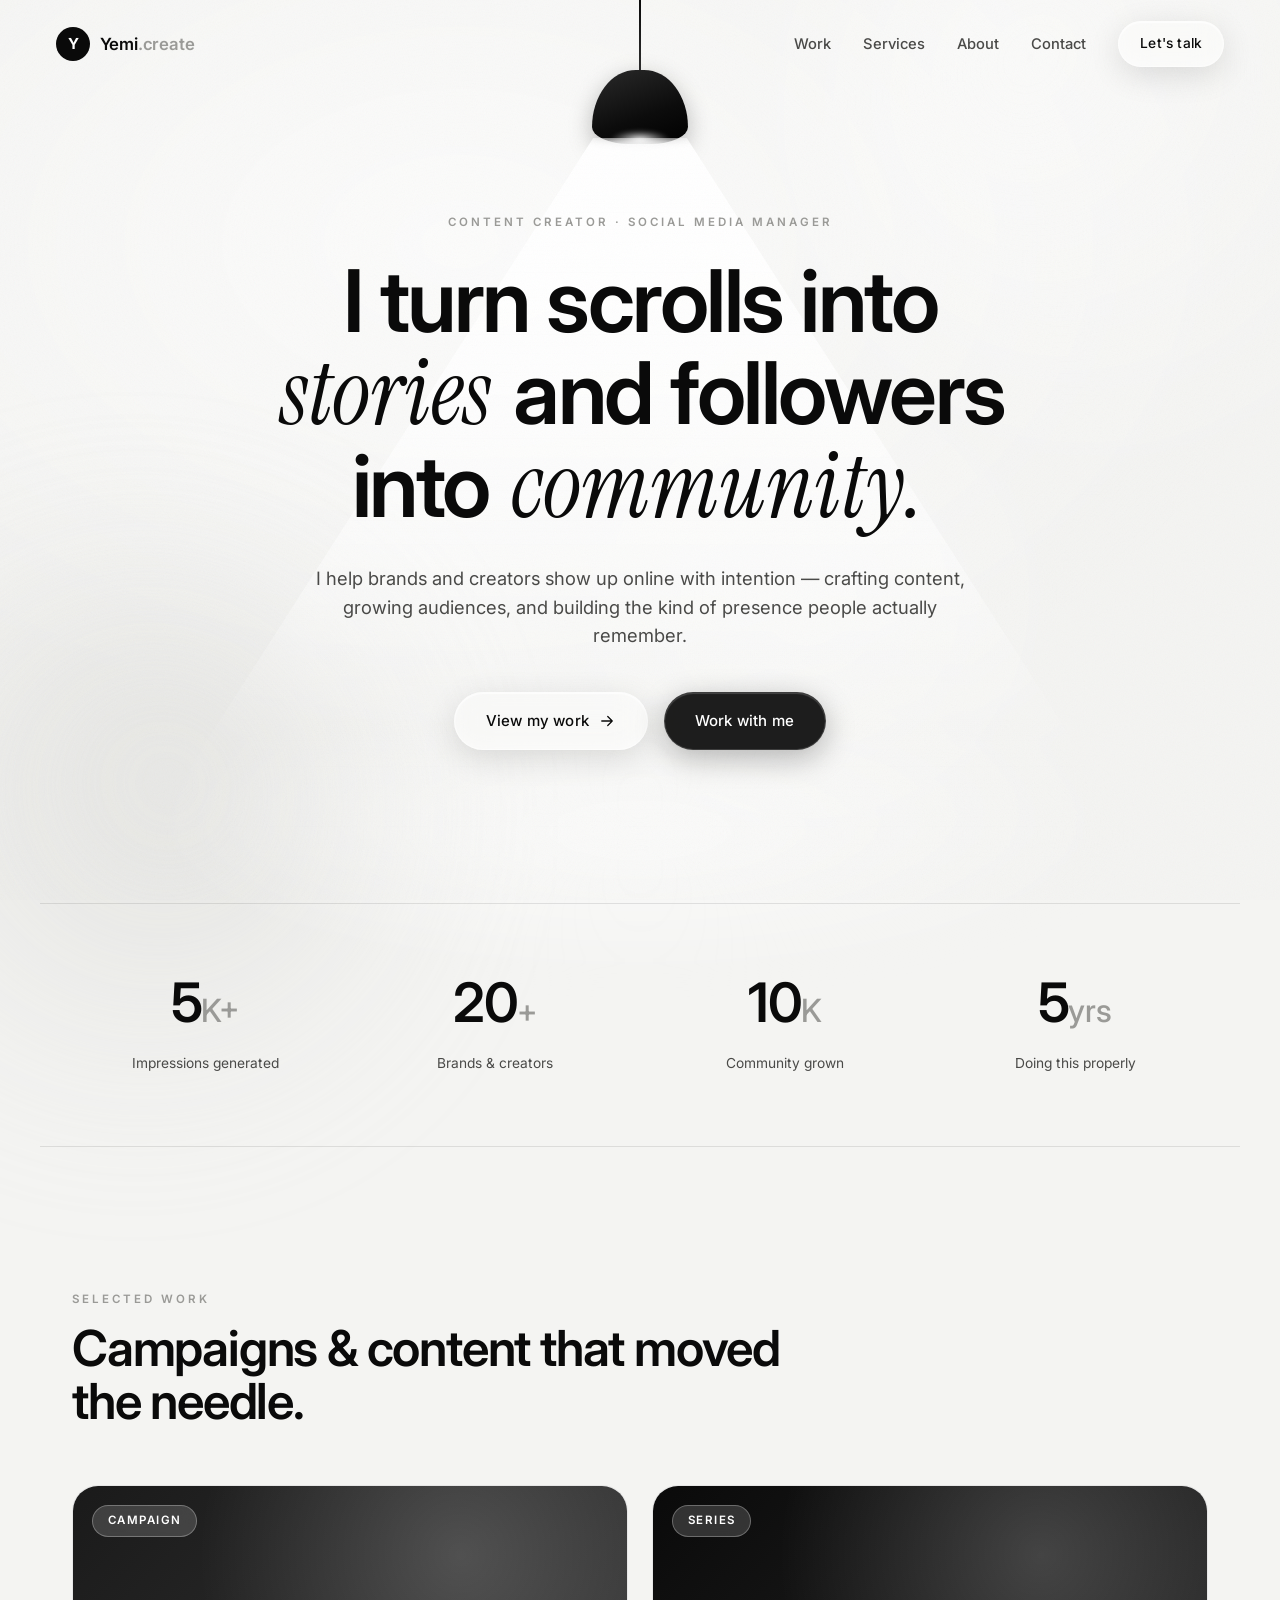
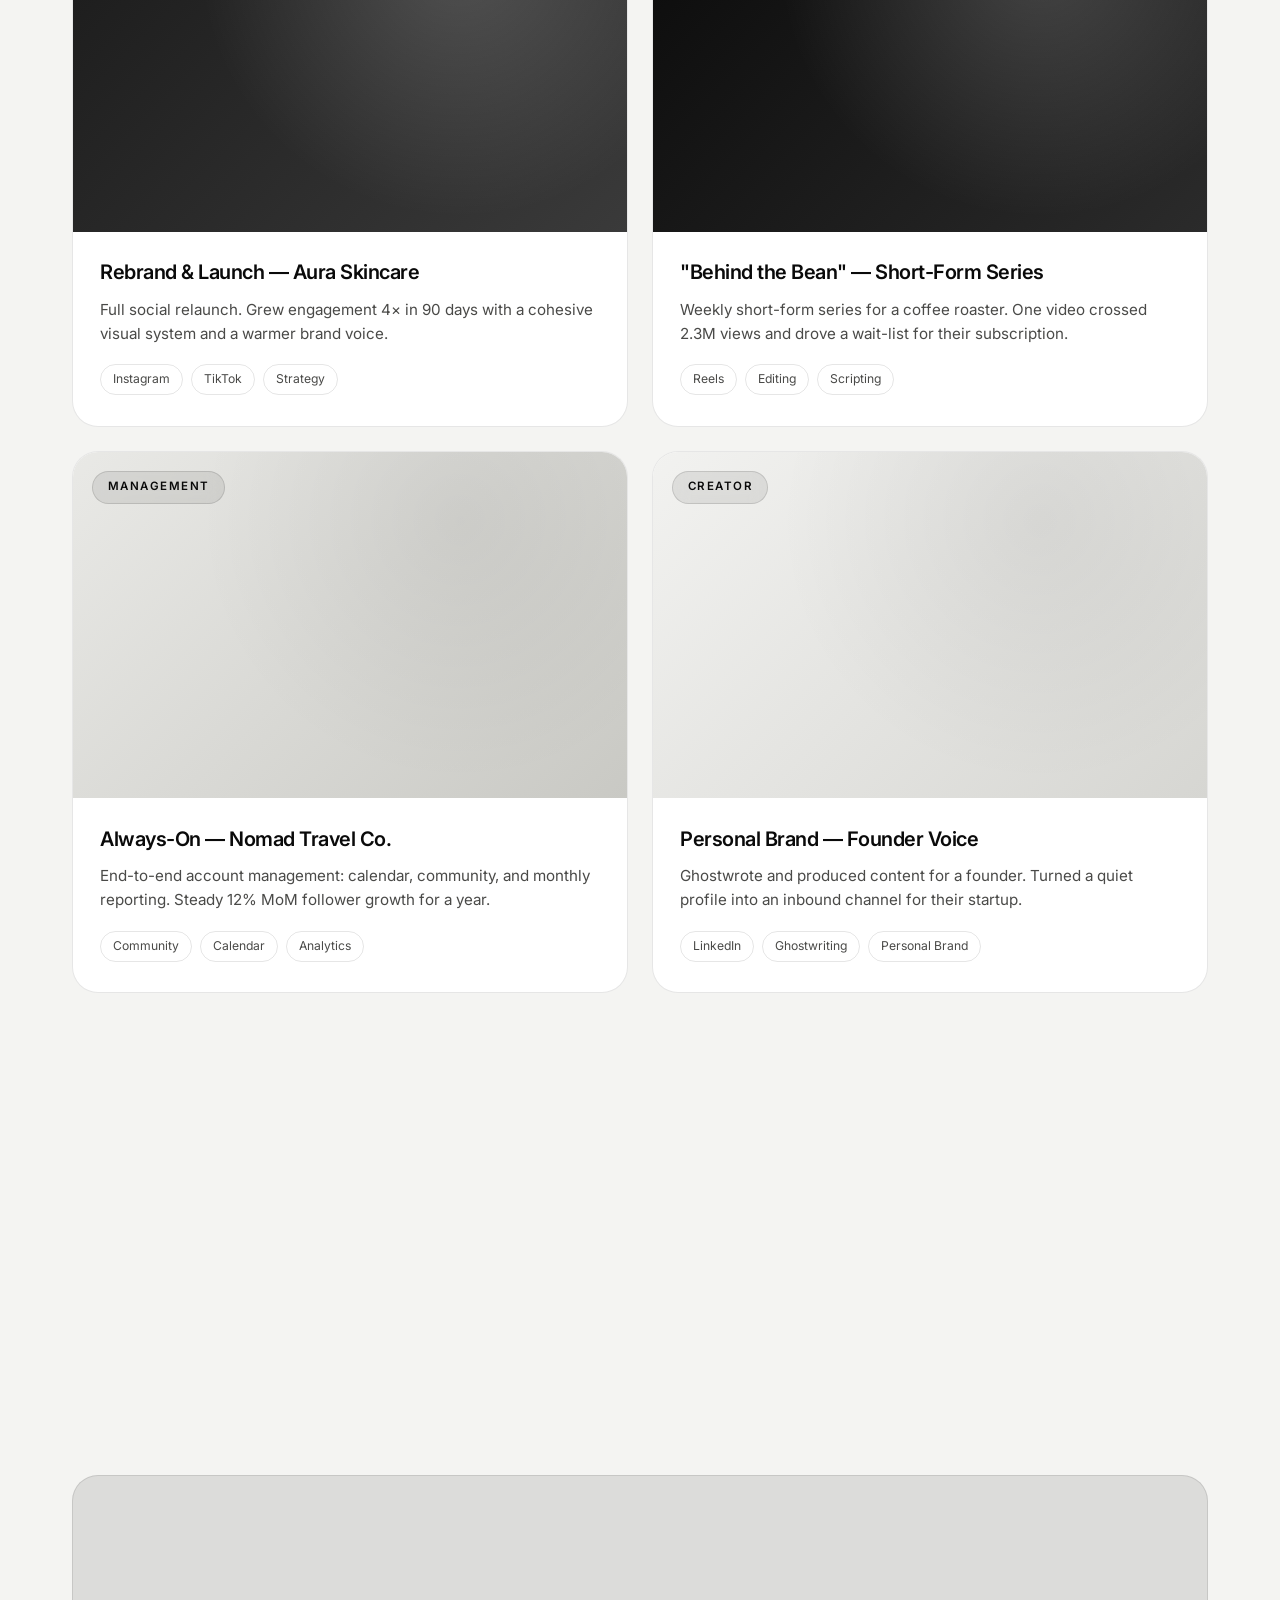
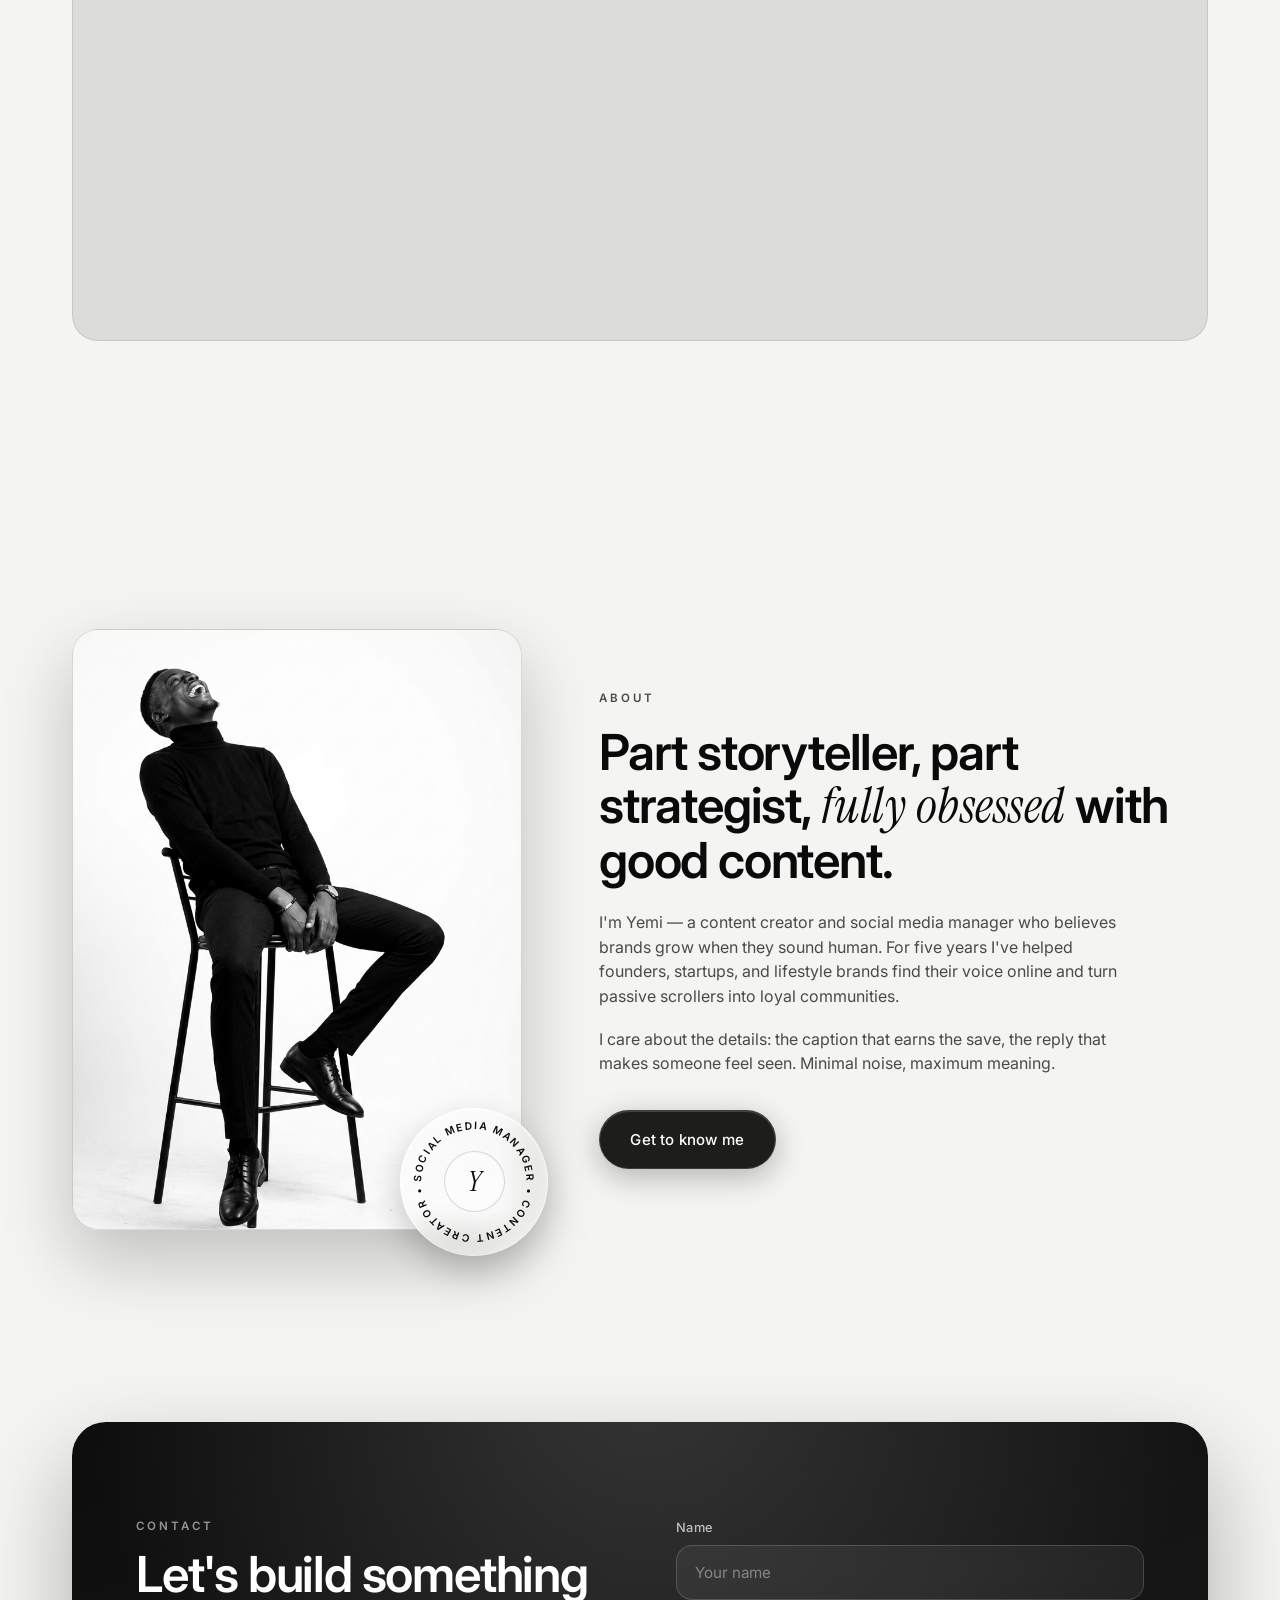
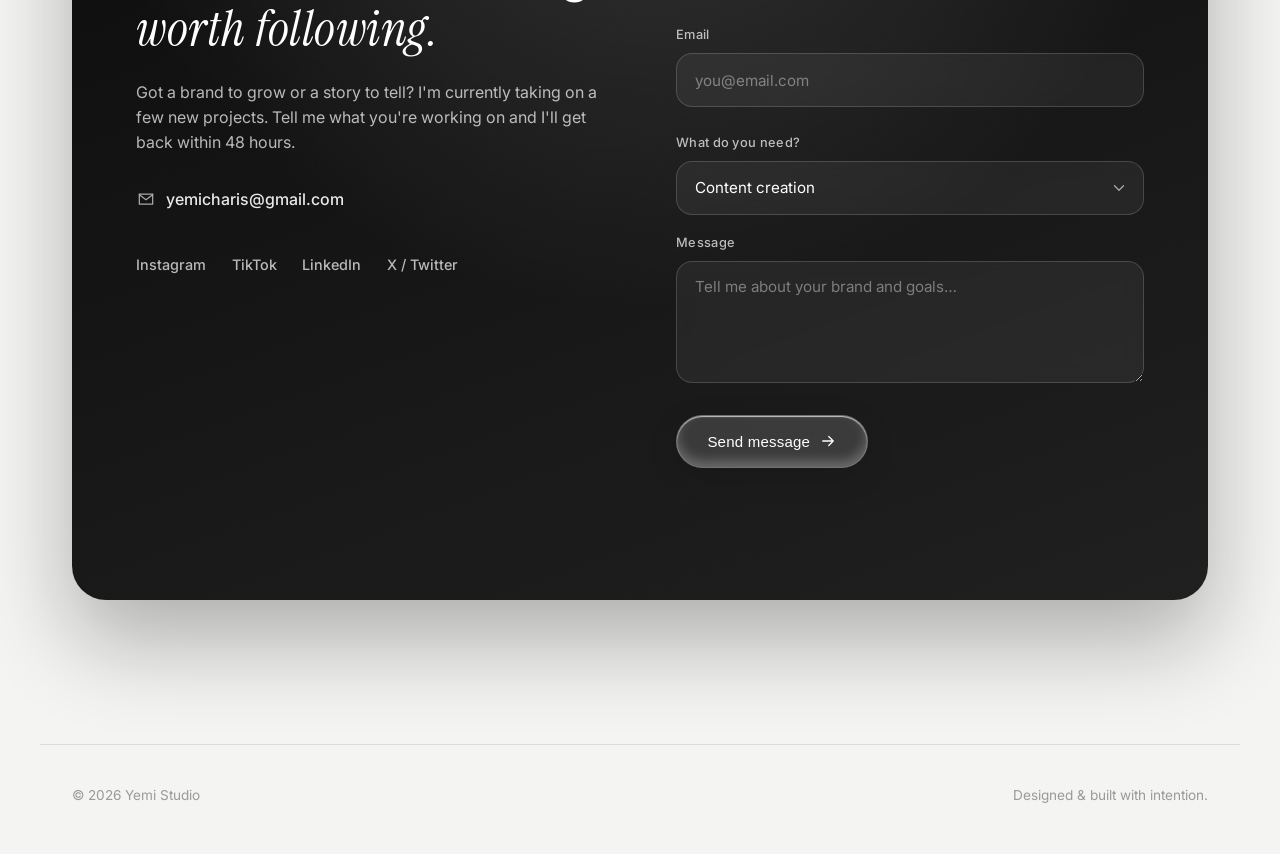
==== commit 2668afc8: "push" ====
--- a/index.html
+++ b/index.html
@@ -15,12 +15,20 @@
   <div class="grain" aria-hidden="true"></div>
   <div class="orb orb-1" aria-hidden="true"></div>
   <div class="orb orb-2" aria-hidden="true"></div>
+  <div class="orb orb-3" aria-hidden="true"></div>
+  <!-- overhead lamp: light spilling onto the page -->
+  <div class="ceiling" aria-hidden="true">
+    <span class="lamp-cord"></span>
+    <span class="lamp-shade"></span>
+    <span class="lamp-beam"></span>
+    <span class="lamp-pool"></span>
+  </div>
 
   <!-- ───────── NAV ───────── -->
   <header class="nav" id="nav">
     <a href="#top" class="brand">
       <span class="brand-mark">Y</span>
-      <span class="brand-name">Yemi<span class="dot">.</span></span>
+      <span class="brand-name">Yemi<span class="dot">.create</span></span>
     </a>
     <nav class="nav-links" aria-label="Primary">
       <a href="#work">Work</a>
@@ -83,19 +91,19 @@
     <!-- ───────── STATS ───────── -->
     <section class="stats">
       <div class="stat reveal">
-        <span class="stat-num" data-target="12">0</span><span class="stat-plus">M+</span>
+        <span class="stat-num" data-target="5">0</span><span class="stat-plus">K+</span>
         <span class="stat-label">Impressions generated</span>
       </div>
       <div class="stat reveal">
-        <span class="stat-num" data-target="48">0</span><span class="stat-plus">+</span>
+        <span class="stat-num" data-target="20">0</span><span class="stat-plus">+</span>
         <span class="stat-label">Brands & creators</span>
       </div>
       <div class="stat reveal">
-        <span class="stat-num" data-target="320">0</span><span class="stat-plus">K</span>
+        <span class="stat-num" data-target="10">0</span><span class="stat-plus">K</span>
         <span class="stat-label">Community grown</span>
       </div>
       <div class="stat reveal">
-        <span class="stat-num" data-target="6">0</span><span class="stat-plus">yrs</span>
+        <span class="stat-num" data-target="5S">0</span><span class="stat-plus">yrs</span>
         <span class="stat-label">Doing this properly</span>
       </div>
     </section>
@@ -180,7 +188,22 @@
     <!-- ───────── ABOUT ───────── -->
     <section class="section about" id="about">
       <div class="about-portrait reveal">
-        <img src="1782924249216.png" alt="Yemi — content creator and social media manager" loading="lazy" />
+        <div class="portrait-frame">
+          <img src="1782924249216.png" alt="Yemi — content creator and social media manager" loading="lazy" />
+        </div>
+        <div class="spin-badge" aria-hidden="true">
+          <svg class="spin-badge__text" viewBox="0 0 200 200">
+            <defs>
+              <path id="badgeCircle" d="M100,100 m-72,0 a72,72 0 1,1 144,0 a72,72 0 1,1 -144,0" />
+            </defs>
+            <text>
+              <textPath href="#badgeCircle" xlink:href="#badgeCircle">
+                SOCIAL MEDIA MANAGER • CONTENT CREATOR •&nbsp;
+              </textPath>
+            </text>
+          </svg>
+          <span class="spin-badge__mark">Y</span>
+        </div>
       </div>
       <div class="about-copy reveal">
         <p class="eyebrow">About</p>
--- a/styles.css
+++ b/styles.css
@@ -43,6 +43,21 @@
 }
 
 /* ───────── Ambient background ───────── */
+/* slow shifting base wash */
+body::before {
+  content: "";
+  position: fixed; inset: 0; z-index: 0; pointer-events: none;
+  background:
+    radial-gradient(60% 55% at 20% 15%, rgba(255,255,255,0.7), transparent 60%),
+    radial-gradient(55% 50% at 85% 80%, rgba(210,210,206,0.5), transparent 60%);
+  background-size: 180% 180%;
+  animation: bgShift 26s ease-in-out infinite alternate;
+}
+@keyframes bgShift {
+  0%   { background-position: 0% 0%,   100% 100%; }
+  100% { background-position: 40% 30%, 60% 70%;   }
+}
+
 .orb {
   position: fixed;
   border-radius: 50%;
@@ -50,21 +65,128 @@
   z-index: 0;
   pointer-events: none;
   opacity: 0.6;
+  will-change: transform;
 }
 .orb-1 {
   width: 46vw; height: 46vw;
   top: -12vw; right: -10vw;
   background: radial-gradient(circle at 30% 30%, #ffffff, rgba(255,255,255,0));
+  animation: drift1 24s ease-in-out infinite alternate;
 }
 .orb-2 {
   width: 40vw; height: 40vw;
   bottom: -14vw; left: -10vw;
   background: radial-gradient(circle at 60% 40%, #d9d9d6, rgba(217,217,214,0));
-}
+  animation: drift2 30s ease-in-out infinite alternate;
+}
+.orb-3 {
+  width: 34vw; height: 34vw;
+  top: 42%; left: 46%;
+  opacity: 0.45;
+  background: radial-gradient(circle at 50% 50%, #ffffff, rgba(255,255,255,0));
+  animation: drift3 34s ease-in-out infinite alternate;
+}
+@keyframes drift1 {
+  0%   { transform: translate(0, 0) scale(1); }
+  100% { transform: translate(-7vw, 6vw) scale(1.12); }
+}
+@keyframes drift2 {
+  0%   { transform: translate(0, 0) scale(1); }
+  100% { transform: translate(8vw, -5vw) scale(1.15); }
+}
+@keyframes drift3 {
+  0%   { transform: translate(-50%, -50%) scale(0.9); }
+  50%  { transform: translate(-38%, -60%) scale(1.1); }
+  100% { transform: translate(-60%, -42%) scale(0.95); }
+}
+
+/* overhead lamp casting an animated beam onto the page */
+.ceiling {
+  position: absolute;
+  top: 0; left: 50%; transform: translateX(-50%);
+  width: min(1160px, 100vw);
+  height: min(96vh, 940px);
+  z-index: 0;
+  pointer-events: none;
+}
+/* cord dropping from the top edge */
+.lamp-cord {
+  position: absolute; top: 0; left: 50%;
+  width: 2px; height: 78px;
+  transform: translateX(-50%);
+  background: linear-gradient(#0a0a0a, #333);
+}
+/* the pendant shade (bell / dome) */
+.lamp-shade {
+  position: absolute; top: 70px; left: 50%;
+  width: 96px; height: 74px;
+  transform: translateX(-50%);
+  background: linear-gradient(160deg, #2a2a2a 0%, #0c0c0c 60%, #000 100%);
+  border-radius: 52% 52% 44% 44% / 88% 88% 26% 26%;
+  box-shadow: 0 8px 24px rgba(10,10,10,0.28);
+}
+/* glowing bulb at the shade's mouth */
+.lamp-shade::after {
+  content: "";
+  position: absolute; left: 50%; bottom: -6px;
+  width: 60px; height: 20px;
+  transform: translateX(-50%);
+  border-radius: 50%;
+  background: radial-gradient(closest-side, #ffffff, rgba(255,255,255,0.4) 55%, transparent);
+  filter: blur(2px);
+  animation: bulbPulse 5.5s ease-in-out infinite;
+}
+/* volumetric beam cone */
+.lamp-beam {
+  position: absolute; top: 138px; left: 50%;
+  width: min(1040px, 96vw); height: min(82vh, 780px);
+  transform: translateX(-50%);
+  background: linear-gradient(to bottom,
+    rgba(255,255,255,1) 0%,
+    rgba(255,255,255,0.85) 22%,
+    rgba(255,255,255,0.5) 55%,
+    rgba(255,255,255,0.12) 82%,
+    rgba(255,255,255,0) 100%);
+  clip-path: polygon(45.5% 0, 54.5% 0, 100% 100%, 0% 100%);
+  -webkit-mask-image: linear-gradient(to right, transparent, #000 18%, #000 82%, transparent);
+  mask-image: linear-gradient(to right, transparent, #000 18%, #000 82%, transparent);
+  filter: blur(6px);
+  animation: beamFlicker 5.5s ease-in-out infinite;
+  transform-origin: 50% 0;
+}
+/* soft pool of light where the beam lands */
+.lamp-pool {
+  position: absolute; left: 50%; top: min(76vh, 720px);
+  width: min(1000px, 92vw); height: 300px;
+  transform: translateX(-50%);
+  background: radial-gradient(ellipse at center,
+    rgba(255,255,255,0.6), rgba(255,255,255,0) 70%);
+  filter: blur(12px);
+  animation: bulbPulse 5.5s ease-in-out infinite;
+}
+@keyframes beamFlicker {
+  0%, 100% { opacity: 0.95; transform: translateX(-50%) scaleX(1); }
+  35%      { opacity: 1;    transform: translateX(-50%) scaleX(1.03); }
+  62%      { opacity: 0.97; transform: translateX(-50%) scaleX(0.99); }
+}
+@keyframes bulbPulse {
+  0%, 100% { opacity: 0.8; }
+  40%      { opacity: 1; }
+}
+
 .grain {
   position: fixed; inset: 0; z-index: 1; pointer-events: none;
   opacity: 0.04; mix-blend-mode: multiply;
   background-image: url("data:image/svg+xml,%3Csvg xmlns='http://www.w3.org/2000/svg' width='120' height='120'%3E%3Cfilter id='n'%3E%3CfeTurbulence type='fractalNoise' baseFrequency='0.9' numOctaves='3'/%3E%3C/filter%3E%3Crect width='100%25' height='100%25' filter='url(%23n)'/%3E%3C/svg%3E");
+  animation: grainShift 8s steps(6) infinite;
+}
+@keyframes grainShift {
+  0%   { transform: translate(0, 0); }
+  20%  { transform: translate(-4%, 3%); }
+  40%  { transform: translate(3%, -3%); }
+  60%  { transform: translate(-3%, -2%); }
+  80%  { transform: translate(2%, 4%); }
+  100% { transform: translate(0, 0); }
 }
 
 /* ───────── Liquid glass button ───────── */
@@ -385,6 +507,9 @@
   align-items: center;
 }
 .about-portrait {
+  position: relative;
+}
+.portrait-frame {
   aspect-ratio: 3 / 4;
   border-radius: 26px;
   background: linear-gradient(160deg, #f2f2f0, #dcdcd9);
@@ -392,7 +517,7 @@
   box-shadow: 0 30px 70px rgba(10,10,10,0.22);
   border: 1px solid var(--line);
 }
-.about-portrait img {
+.portrait-frame img {
   position: absolute; inset: 0;
   width: 100%; height: 100%;
   object-fit: cover;
@@ -400,7 +525,52 @@
   filter: grayscale(100%) contrast(1.02);
   transition: transform 0.9s var(--ease);
 }
-.about-portrait:hover img { transform: scale(1.03); }
+.about-portrait:hover .portrait-frame img { transform: scale(1.03); }
+
+/* spinning circular-text badge */
+.spin-badge {
+  position: absolute;
+  right: -26px; bottom: -26px;
+  width: clamp(116px, 13vw, 148px);
+  height: clamp(116px, 13vw, 148px);
+  display: grid; place-items: center;
+  border-radius: 50%;
+  background: rgba(255, 255, 255, 0.22);
+  border: 1px solid rgba(255, 255, 255, 0.5);
+  backdrop-filter: blur(14px) saturate(160%);
+  -webkit-backdrop-filter: blur(14px) saturate(160%);
+  box-shadow: 0 14px 34px rgba(10,10,10,0.22),
+              inset 0 1px 1px rgba(255,255,255,0.7),
+              inset 0 -6px 12px rgba(255,255,255,0.25);
+  z-index: 3;
+}
+.spin-badge__text {
+  position: absolute; inset: 0;
+  width: 100%; height: 100%;
+  animation: badgeSpin 18s linear infinite;
+}
+.spin-badge__text text {
+  fill: var(--ink);
+  font-family: "Inter", sans-serif;
+  font-size: 14px;
+  font-weight: 600;
+  letter-spacing: 2.5px;
+  text-transform: uppercase;
+}
+.spin-badge__mark {
+  display: grid; place-items: center;
+  width: 42%; height: 42%;
+  border-radius: 50%;
+  border: 1px solid rgba(10,10,10,0.15);
+  background: rgba(255,255,255,0.35);
+  color: var(--ink);
+  font-family: "Instrument Serif", serif;
+  font-style: italic;
+  font-size: clamp(1.3rem, 2.6vw, 1.7rem);
+  line-height: 1;
+}
+.spin-badge:hover .spin-badge__text { animation-duration: 6s; }
+@keyframes badgeSpin { to { transform: rotate(360deg); } }
 .about-copy h2 { margin-bottom: 1.4rem; }
 .about-copy p { color: var(--ink-soft); margin-bottom: 1.1rem; max-width: 52ch; }
 .about-copy .glass-btn { margin-top: 1rem; }
@@ -599,6 +769,9 @@
 @media (prefers-reduced-motion: reduce) {
   .reveal { opacity: 1; transform: none; transition: none; }
   .marquee-track { animation: none; }
+  .spin-badge__text { animation: none; }
+  .orb, body::before, .grain,
+  .lamp-beam, .lamp-pool, .lamp-shade::after { animation: none; }
   html { scroll-behavior: auto; }
 }
 
